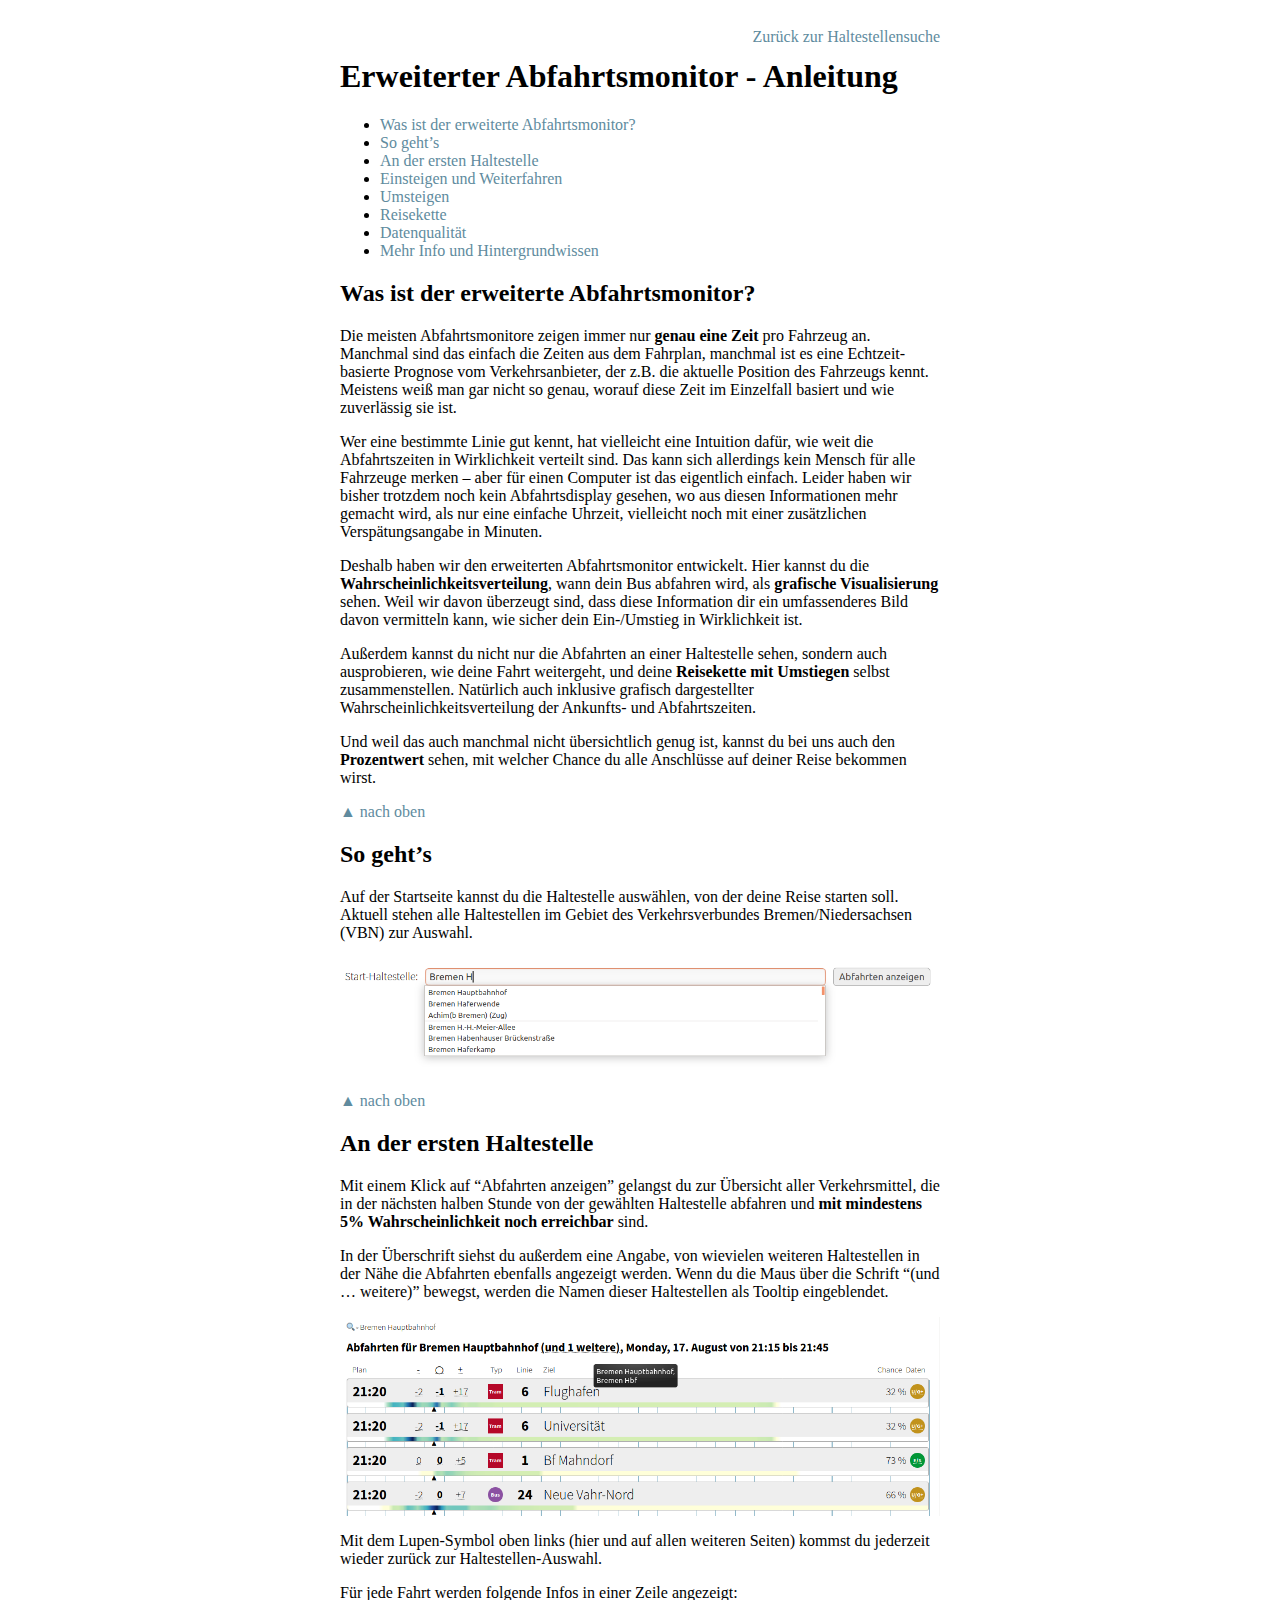
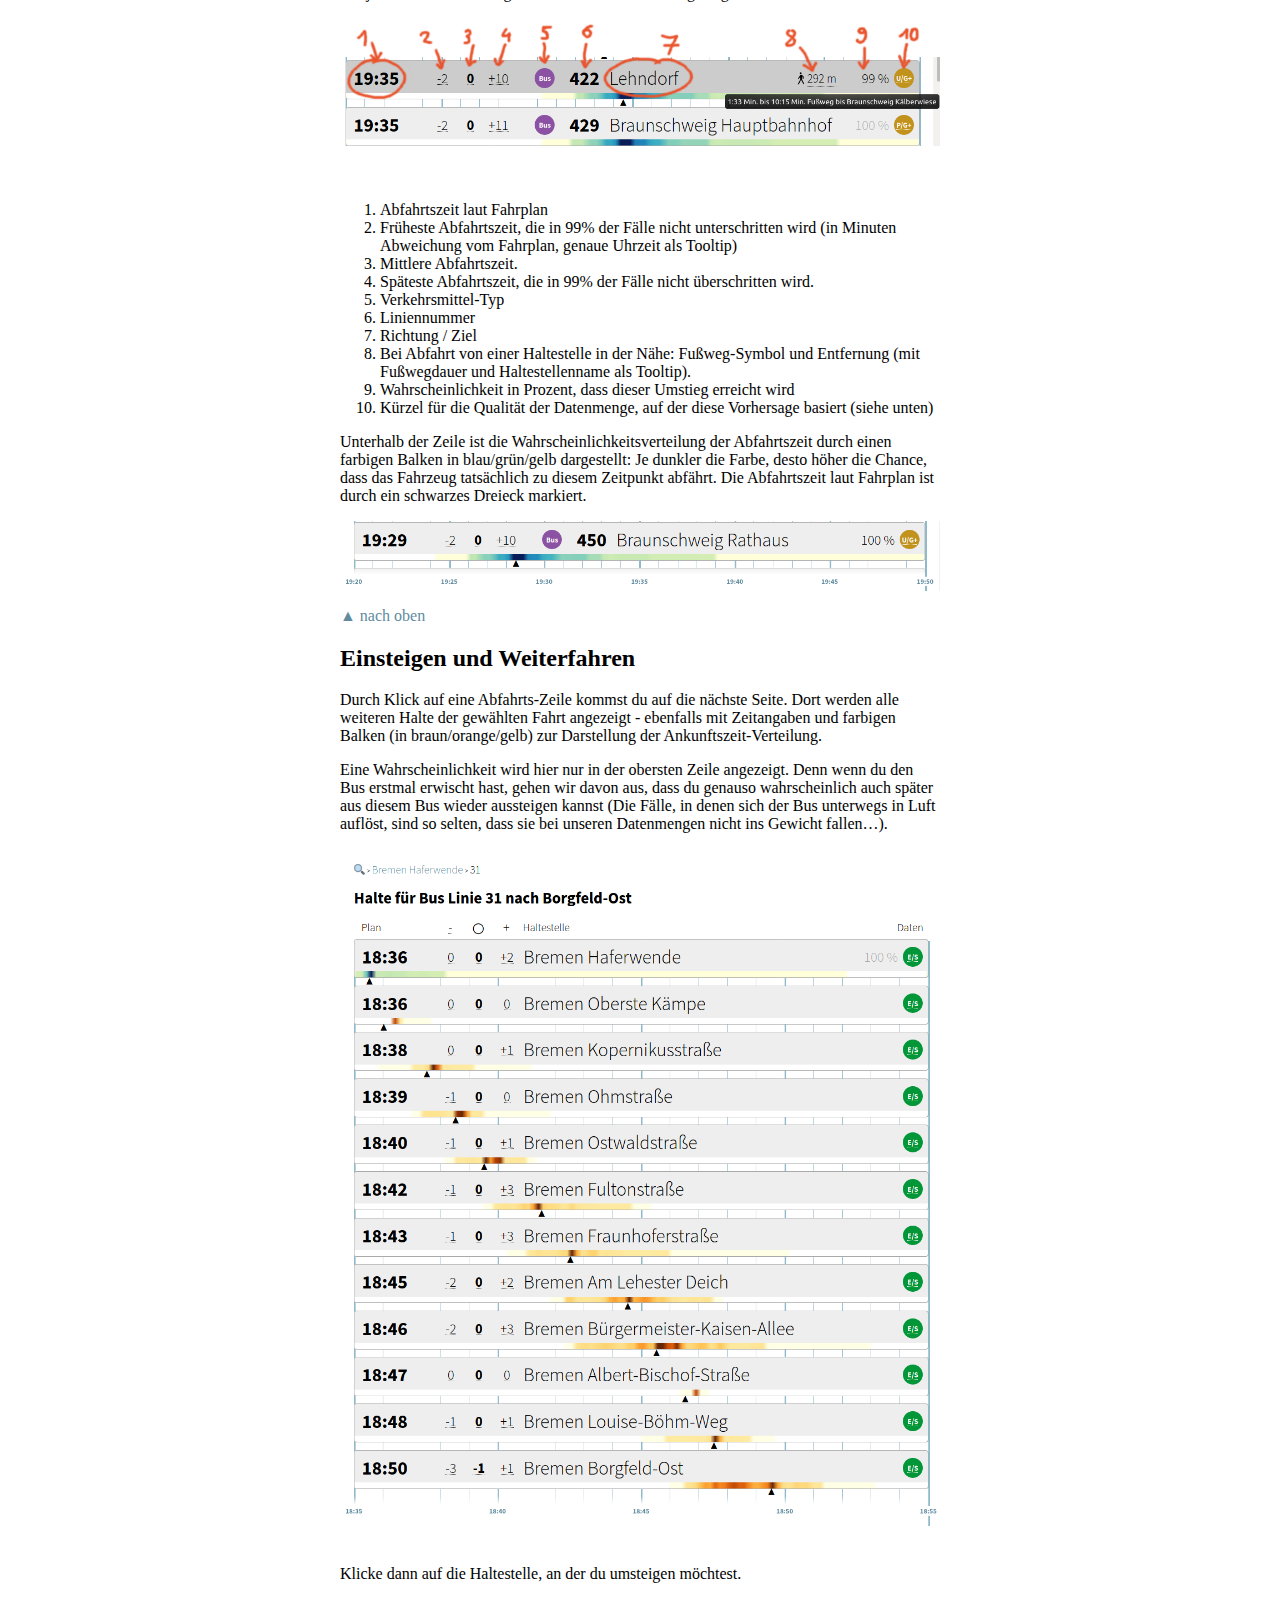
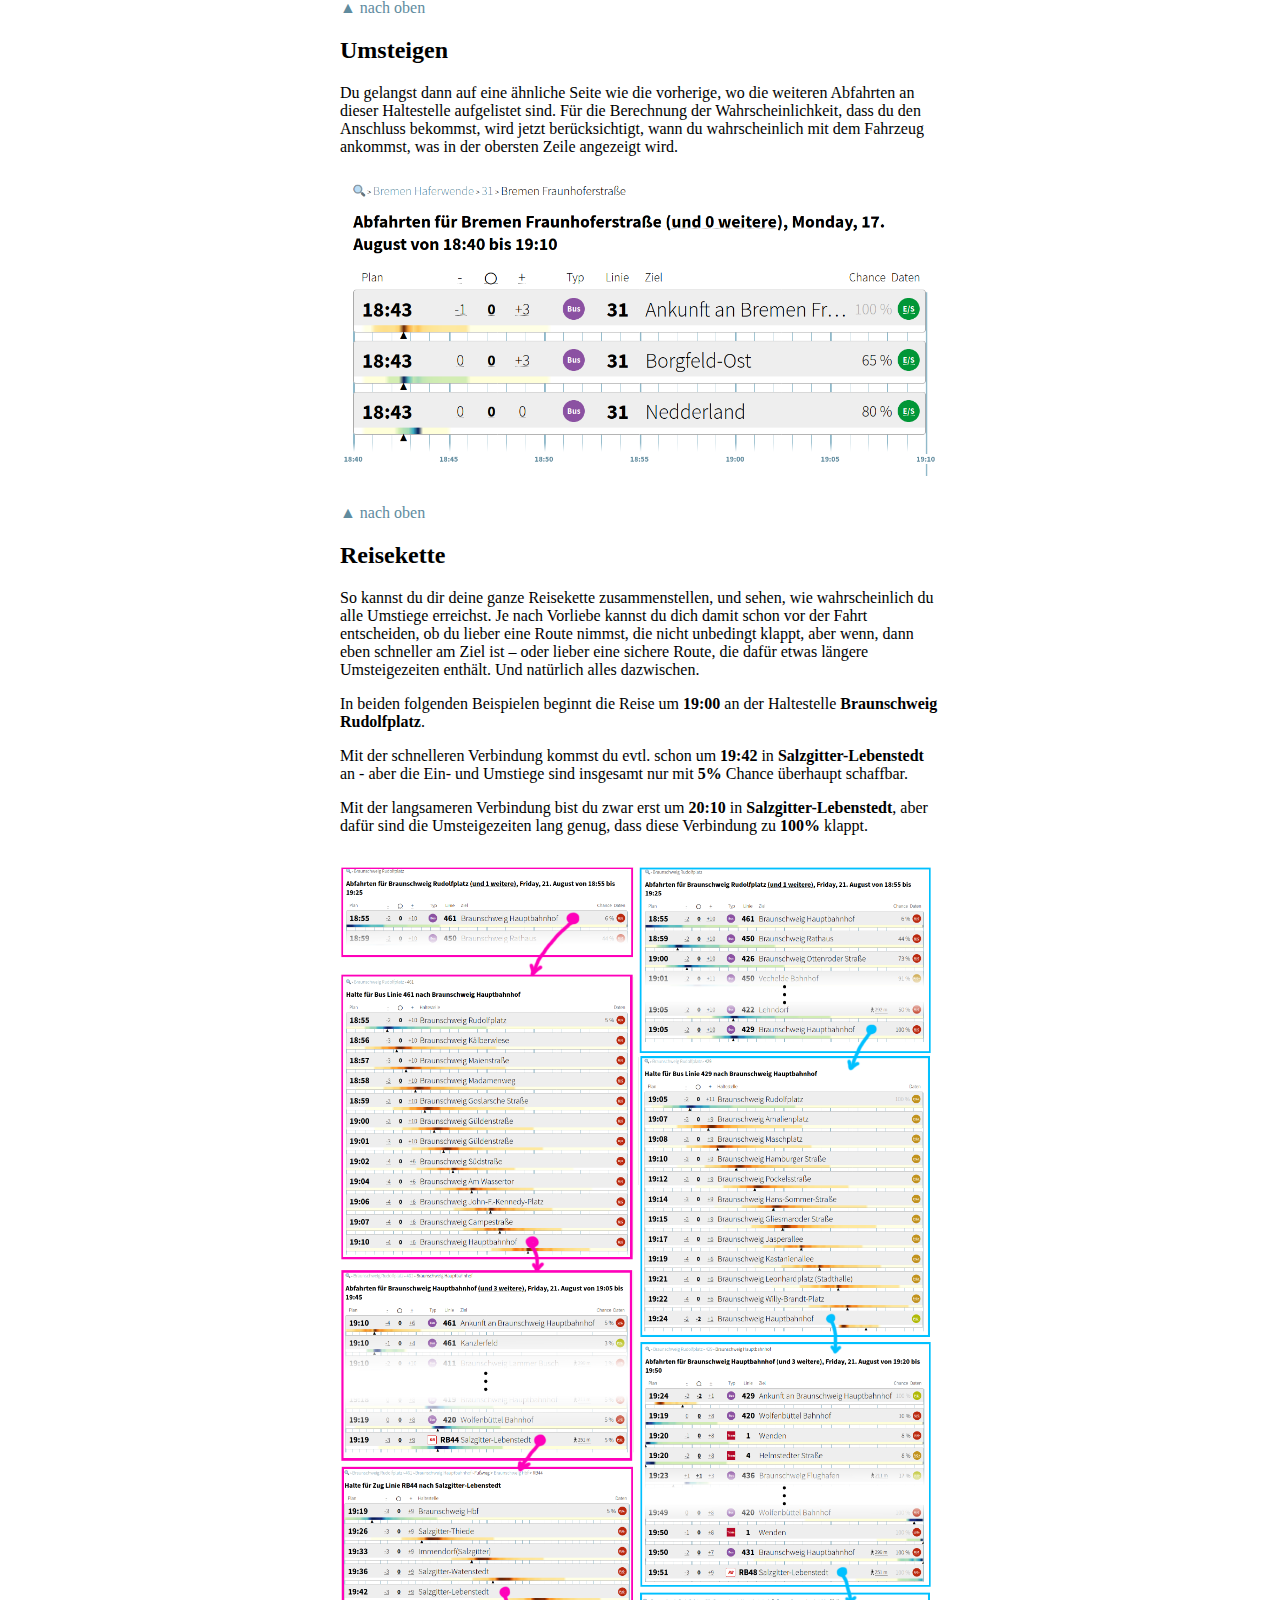
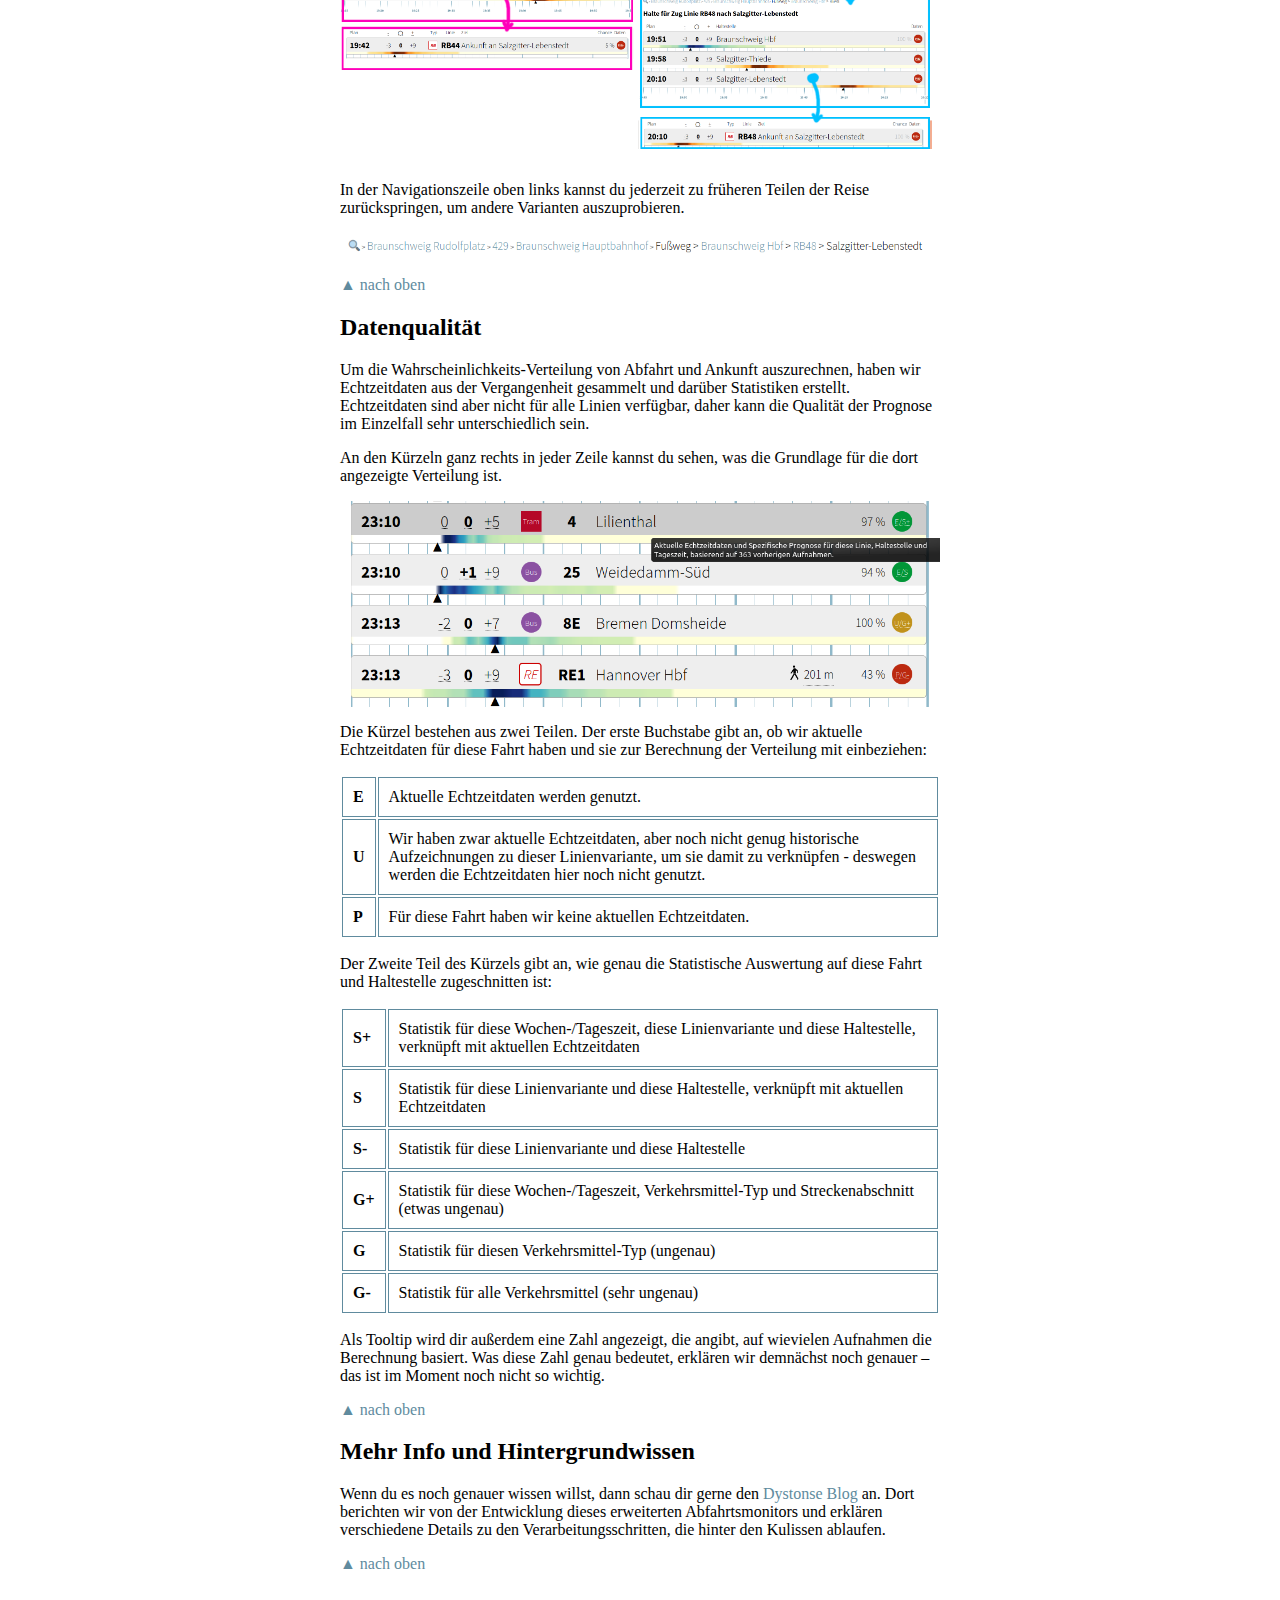
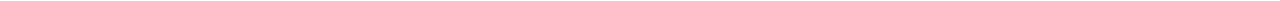
==== web-assets/help/index.html @ 9f653918 "static help page for monitor" ====
<html>

<head>

  <meta name=viewport content="width=device-width, initial-scale=1">
  <meta charset="utf-8">

  <link rel="apple-touch-icon" sizes="180x180" href="/favicons/apple-touch-icon.png">
  <link rel="icon" type="image/png" sizes="32x32" href="/favicons/favicon-32x32.png">
  <link rel="icon" type="image/png" sizes="16x16" href="/favicons/favicon-16x16.png">
  <link rel="manifest" href="/favicons/site.webmanifest">
  <link rel="mask-icon" href="/favicons/safari-pinned-tab.svg" color="#5bbad5">
  <meta name="msapplication-TileColor" content="#00aba9">
  <meta name="theme-color" content="#ffffff">

<style>
@font-face {
    font-family: SourceSansPro;
    src: url(/fonts/SourceSansPro-Regular.ttf);
    font-weight:400;
  }

@font-face {
    font-family: SourceSansPro;
    src: url(/fonts/SourceSansPro-Bold.ttf);
    font-weight: 700;
  }

@font-face {
    font-family: SourceSansPro;
    src: url(/fonts/SourceSansPro-Light.ttf);
    font-weight: 200;
  }

body {
  color: #000;
  background-color: #fff;
  padding: 20px;
  font-family: "SourceSansPro";
  font-weight: normal;
}

.content {
  max-width: 600px;
  margin: auto;
  position: relative;
}

.content img {
  width: 100%;
  max-width: 600px;
}

a.navi {
  display: block;
  position: absolute;
  right: 0;
}

h1 {
  padding-top: 30px;
}

a:link, a:visited {
  text-decoration: none;
  color:  #608b9e;
}

a:hover {
  text-decoration: underline;
  color:  #608b9e;
}

td {
  border: solid 1px;
  border-color: #608b9e;
  padding: 10px;
}

p.images {
  display: inline-block;
}

.content .dystonse-image {
  display: inline-block;
  vertical-align: top;
  width: 49%;
}

@media (max-width: 844px) {

  .content {
    margin: auto;
  }
  
}

@media (max-width: 650px) {
  .content img {
    margin: auto;
  }

  .content .dystonse-image {
    width: 100%;
  }
  
}


</style>

</head>

<body>

<div class="content"> 
  <a name="top"></a>
  <a href="/" class="navi">Zurück zur Haltestellensuche</a>
  <h1>Erweiterter Abfahrtsmonitor - Anleitung</h1>
</div>

<div class="content">
  <ul>
    <li><a href="/help/#was-ist-der-erweiterte-abfahrtsmonitor">Was ist der erweiterte Abfahrtsmonitor?</a></li>
    <li><a href="/help/#so-gehts">So geht’s</a></li>
    <li><a href="/help/#an-der-ersten-haltestelle">An der ersten Haltestelle</a></li>
    <li><a href="/help/#einsteigen-und-weiterfahren">Einsteigen und Weiterfahren</a></li>
    <li><a href="/help/#umsteigen">Umsteigen</a></li>
    <li><a href="/help/#reisekette">Reisekette</a></li>
    <li><a href="/help/#datenqualität">Datenqualität</a></li>
    <li><a href="/help/#mehr-info">Mehr Info und Hintergrundwissen</a></li>
  </ul>
</div>

<div class="content">

<h2 id="was-ist-der-erweiterte-abfahrtsmonitor"><a name="was-ist-der-erweiterte-abfahrtsmonitor"></a>Was ist der erweiterte Abfahrtsmonitor?</h2>

<p>Die meisten Abfahrtsmonitore zeigen immer nur <strong>genau eine Zeit</strong> pro Fahrzeug an. Manchmal sind das einfach die Zeiten aus dem Fahrplan, manchmal ist es eine Echtzeit-basierte Prognose vom Verkehrsanbieter, der z.B. die aktuelle Position des Fahrzeugs kennt. Meistens weiß man gar nicht so genau, worauf diese Zeit im Einzelfall basiert und wie zuverlässig sie ist.</p>

<p>Wer eine bestimmte Linie gut kennt, hat vielleicht eine Intuition dafür, wie weit die Abfahrtszeiten in Wirklichkeit verteilt sind. Das kann sich allerdings kein Mensch für alle Fahrzeuge merken – aber für einen Computer ist das eigentlich einfach. Leider haben wir bisher trotzdem noch kein Abfahrtsdisplay gesehen, wo aus diesen Informationen mehr gemacht wird, als nur eine einfache Uhrzeit, vielleicht noch mit einer zusätzlichen Verspätungsangabe in Minuten.</p>

<p>Deshalb haben wir den erweiterten Abfahrtsmonitor entwickelt. Hier kannst du die <strong>Wahrscheinlichkeitsverteilung</strong>, wann dein Bus abfahren wird, als <strong>grafische Visualisierung</strong> sehen. Weil wir davon überzeugt sind, dass diese Information dir ein umfassenderes Bild davon vermitteln kann, wie sicher dein Ein-/Umstieg in Wirklichkeit ist.</p>

<p>Außerdem kannst du nicht nur die Abfahrten an einer Haltestelle sehen, sondern auch ausprobieren, wie deine Fahrt weitergeht, und deine <strong>Reisekette mit Umstiegen</strong> selbst zusammenstellen. Natürlich auch inklusive grafisch dargestellter Wahrscheinlichkeitsverteilung der Ankunfts- und Abfahrtszeiten.</p>

<p>Und weil das auch manchmal nicht übersichtlich genug ist, kannst du bei uns auch den <strong>Prozentwert</strong> sehen, mit welcher Chance du alle Anschlüsse auf deiner Reise bekommen wirst.</p>

<p class="up"><a href="/help/#top">▲ nach oben</a></p>

<h2 id="so-gehts"><a name="so-gehts"></a>So geht’s</h2>

<p>Auf der Startseite kannst du die Haltestelle auswählen, von der deine Reise starten soll. Aktuell stehen alle Haltestellen im Gebiet des Verkehrsverbundes Bremen/Niedersachsen (VBN) zur Auswahl.</p>

<img src="images/haltestellenauswahl.png" alt="Screenshot von der Startseite mit Haltestellen-Auswahlmenü und &quot;Abfahrten anzeigen&quot;-Button" />

<p class="up"><a href="/help/#top">▲ nach oben</a></p>
<h2 id="an-der-ersten-haltestelle"><a name="an-der-ersten-haltestelle"></a>An der ersten Haltestelle</h2>

<p>Mit einem Klick auf “Abfahrten anzeigen” gelangst du zur Übersicht aller Verkehrsmittel, die in der nächsten halben Stunde von der gewählten Haltestelle abfahren und <strong>mit mindestens 5% Wahrscheinlichkeit noch erreichbar</strong> sind.</p>

<p>In der Überschrift siehst du außerdem eine Angabe, von wievielen weiteren Haltestellen in der Nähe die Abfahrten ebenfalls angezeigt werden. Wenn du die Maus über die Schrift “(und … weitere)” bewegst, werden die Namen dieser Haltestellen als Tooltip eingeblendet.</p>

<p><img src="images/abfahrten-bremen-hauptbahnhof-mit-tooltip.png" alt="Screenshot der Abfahrtsseite für Bremen Hauptbahnhof (mit Tooltip inkl. &quot;Bremen Hbf&quot;)" /></p>

<p>Mit dem Lupen-Symbol oben links (hier und auf allen weiteren Seiten) kommst du jederzeit wieder zurück zur Haltestellen-Auswahl.</p>

<p>Für jede Fahrt werden folgende Infos in einer Zeile angezeigt:</p>

<p><img src="images/abfahrt-zeile-mit-markierungen.png" alt="Screenshot einer Zeile mit Markierungen 1 bis 10" /></p>

<ol>
  <li>Abfahrtszeit laut Fahrplan</li>
  <li>Früheste Abfahrtszeit, die in 99% der Fälle nicht unterschritten wird (in Minuten Abweichung vom Fahrplan, genaue Uhrzeit als Tooltip)</li>
  <li>Mittlere Abfahrtszeit.</li>
  <li>Späteste Abfahrtszeit, die in 99% der Fälle nicht überschritten wird.</li>
  <li>Verkehrsmittel-Typ</li>
  <li>Liniennummer</li>
  <li>Richtung / Ziel</li>
  <li>Bei Abfahrt von einer Haltestelle in der Nähe: Fußweg-Symbol und Entfernung (mit Fußwegdauer und Haltestellenname als Tooltip).</li>
  <li>Wahrscheinlichkeit in Prozent, dass dieser Umstieg erreicht wird</li>
  <li>Kürzel für die Qualität der Datenmenge, auf der diese Vorhersage basiert (siehe unten)</li>
</ol>

<p>Unterhalb der Zeile ist die Wahrscheinlichkeitsverteilung der Abfahrtszeit durch einen farbigen Balken in blau/grün/gelb dargestellt: Je dunkler die Farbe, desto höher die Chance, dass das Fahrzeug tatsächlich zu diesem Zeitpunkt abfährt. Die Abfahrtszeit laut Fahrplan ist durch ein schwarzes Dreieck markiert.</p>

<p><img src="images/abfahrt-farbbalken-mit-dreieck.png" alt="Screenshot einer Zeile mit blau-grün-gelbem Balken und Zeitskala" /></p>

<p class="up"><a href="/help/#top">▲ nach oben</a></p>
<h2 id="einsteigen-und-weiterfahren"><a name="einsteigen-und-weiterfahren"></a>Einsteigen und Weiterfahren</h2>

<p>Durch Klick auf eine Abfahrts-Zeile kommst du auf die nächste Seite. Dort werden alle weiteren Halte der gewählten Fahrt angezeigt - ebenfalls mit Zeitangaben und farbigen Balken (in braun/orange/gelb) zur Darstellung der Ankunftszeit-Verteilung.</p>

<p>Eine Wahrscheinlichkeit wird hier nur in der obersten Zeile angezeigt. Denn wenn du den Bus erstmal erwischt hast, gehen wir davon aus, dass du genauso wahrscheinlich auch später aus diesem Bus wieder aussteigen kannst (Die Fälle, in denen sich der Bus unterwegs in Luft auflöst, sind so selten, dass sie bei unseren Datenmengen nicht ins Gewicht fallen…).</p>

<p><img src="images/busfahrt-seite.png" alt="Screenshot einer Busfahrt-Seite" /></p>

<p>Klicke dann auf die Haltestelle, an der du umsteigen möchtest.</p>

<p class="up"><a href="/help/#top">▲ nach oben</a></p>
<h2 id="umsteigen"><a name="umsteigen"></a>Umsteigen</h2>

<p>Du gelangst dann auf eine ähnliche Seite wie die vorherige, wo die weiteren Abfahrten an dieser Haltestelle aufgelistet sind. Für die Berechnung der Wahrscheinlichkeit, dass du den Anschluss bekommst, wird jetzt berücksichtigt, wann du wahrscheinlich mit dem Fahrzeug ankommst, was in der obersten Zeile angezeigt wird.</p>

<p><img src="images/abfahrten-mit-ankunft-per-bus.png" alt="Screenshot einer Abfahrtsseite mit Ankunft per Bus" /></p>

<p class="up"><a href="/help/#top">▲ nach oben</a></p>
<h2 id="reisekette"><a name="reisekette"></a>Reisekette</h2>

<p>So kannst du dir deine ganze Reisekette zusammenstellen, und sehen, wie wahrscheinlich du alle Umstiege erreichst. Je nach Vorliebe kannst du dich damit schon vor der Fahrt entscheiden, ob du lieber eine Route nimmst, die nicht unbedingt klappt, aber wenn, dann eben schneller am Ziel ist – oder lieber eine sichere Route, die dafür etwas längere Umsteigezeiten enthält. Und natürlich alles dazwischen.</p>

<p>In beiden folgenden Beispielen beginnt die Reise um <strong>19:00</strong> an der Haltestelle <strong>Braunschweig Rudolfplatz</strong>.</p>

<p>Mit der schnelleren Verbindung kommst du evtl. schon um <strong>19:42</strong> in <strong>Salzgitter-Lebenstedt</strong> an - aber die Ein- und Umstiege sind insgesamt nur mit <strong>5%</strong> Chance überhaupt schaffbar.</p>

<p>Mit der langsameren Verbindung bist du zwar erst um <strong>20:10</strong> in <strong>Salzgitter-Lebenstedt</strong>, aber dafür sind die Umsteigezeiten lang genug, dass diese Verbindung zu <strong>100%</strong> klappt.</p>

<p class="images">
<a href="images/reisekette_schnell_aber_unwahrscheinlich.png" class="dystonse-image"><img title="Schnelle, aber unsichere Verbindung" src="images/reisekette_schnell_aber_unwahrscheinlich.png" width="49%" /></a>
<a href="images/reisekette_langsam_aber_wahrscheinlich.png" class="dystonse-image"><img title="Langsame, aber sichere Verbindung" src="images/reisekette_langsam_aber_wahrscheinlich.png" width="49%" /></a>
</p>

<p>In der Navigationszeile oben links kannst du jederzeit zu früheren Teilen der Reise zurückspringen, um andere Varianten auszuprobieren.</p>

<p><img src="images/breadcrumbs.png" alt="Screenshot Breadcrumbs-Navigation" /></p>

<p class="up"><a href="/help/#top">▲ nach oben</a></p>
<h2 id="datenqualität"><a name="datenqualität"></a>Datenqualität</h2>

<p>Um die Wahrscheinlichkeits-Verteilung von Abfahrt und Ankunft auszurechnen, haben wir Echtzeitdaten aus der Vergangenheit gesammelt und darüber Statistiken erstellt. Echtzeitdaten sind aber nicht für alle Linien verfügbar, daher kann die Qualität der Prognose im Einzelfall sehr unterschiedlich sein.</p>

<p>An den Kürzeln ganz rechts in jeder Zeile kannst du sehen, was die Grundlage für die dort angezeigte Verteilung ist.</p>

<p><img src="images/symbole-fuer-datenqualitaet-mit-tooltip.png" alt="Screenshot: Verschiedene Daten-Kürzel mit Tooltip" /></p>

<p>Die Kürzel bestehen aus zwei Teilen. Der erste Buchstabe gibt an, ob wir aktuelle Echtzeitdaten für diese Fahrt haben und sie zur Berechnung der Verteilung mit einbeziehen:</p>

<table>
  <tbody>
    <tr>
      <td><strong>E</strong></td>
      <td>Aktuelle Echtzeitdaten werden genutzt.</td>
    </tr>
    <tr>
      <td><strong>U</strong></td>
      <td>Wir haben zwar aktuelle Echtzeitdaten, aber noch nicht genug historische Aufzeichnungen zu dieser Linienvariante, um sie damit zu verknüpfen - deswegen werden die Echtzeitdaten hier noch nicht genutzt.</td>
    </tr>
    <tr>
      <td><strong>P</strong></td>
      <td>Für diese Fahrt haben wir keine aktuellen Echtzeitdaten.</td>
    </tr>
  </tbody>
</table>

<p>Der Zweite Teil des Kürzels gibt an, wie genau die Statistische Auswertung auf diese Fahrt und Haltestelle zugeschnitten ist:</p>

<table>
  <tbody>
    <tr>
      <td><strong>S+</strong></td>
      <td>Statistik für diese Wochen-/Tageszeit, diese Linienvariante und diese Haltestelle, verknüpft mit aktuellen Echtzeitdaten</td>
    </tr>
    <tr>
      <td><strong>S</strong></td>
      <td>Statistik für diese Linienvariante und diese Haltestelle, verknüpft mit aktuellen Echtzeitdaten</td>
    </tr>
    <tr>
      <td><strong>S-</strong></td>
      <td>Statistik für diese Linienvariante und diese Haltestelle</td>
    </tr>
    <tr>
      <td><strong>G+</strong></td>
      <td>Statistik für diese Wochen-/Tageszeit, Verkehrsmittel-Typ und Streckenabschnitt (etwas ungenau)</td>
    </tr>
    <tr>
      <td><strong>G</strong></td>
      <td>Statistik für diesen Verkehrsmittel-Typ (ungenau)</td>
    </tr>
    <tr>
      <td><strong>G-</strong></td>
      <td>Statistik für alle Verkehrsmittel (sehr ungenau)</td>
    </tr>
  </tbody>
</table>

<p>Als Tooltip wird dir außerdem eine Zahl angezeigt, die angibt, auf wievielen Aufnahmen die Berechnung basiert. Was diese Zahl genau bedeutet, erklären wir demnächst noch genauer – das ist im Moment noch nicht so wichtig.</p>

<p class="up"><a href="/help/#top">▲ nach oben</a></p>
<h2 id="mehr-info-und-hintergrundwissen"><a name="mehr-info"></a>Mehr Info und Hintergrundwissen</h2>

<p>Wenn du es noch genauer wissen willst, dann schau dir gerne den <a href="https://blog.dystonse.org">Dystonse Blog</a> an. Dort berichten wir von der Entwicklung dieses erweiterten Abfahrtsmonitors und erklären verschiedene Details zu den Verarbeitungsschritten, die hinter den Kulissen ablaufen.</p>

<p class="up"><a href="/help/#top">▲ nach oben</a></p>
</div>

</body>
</html>
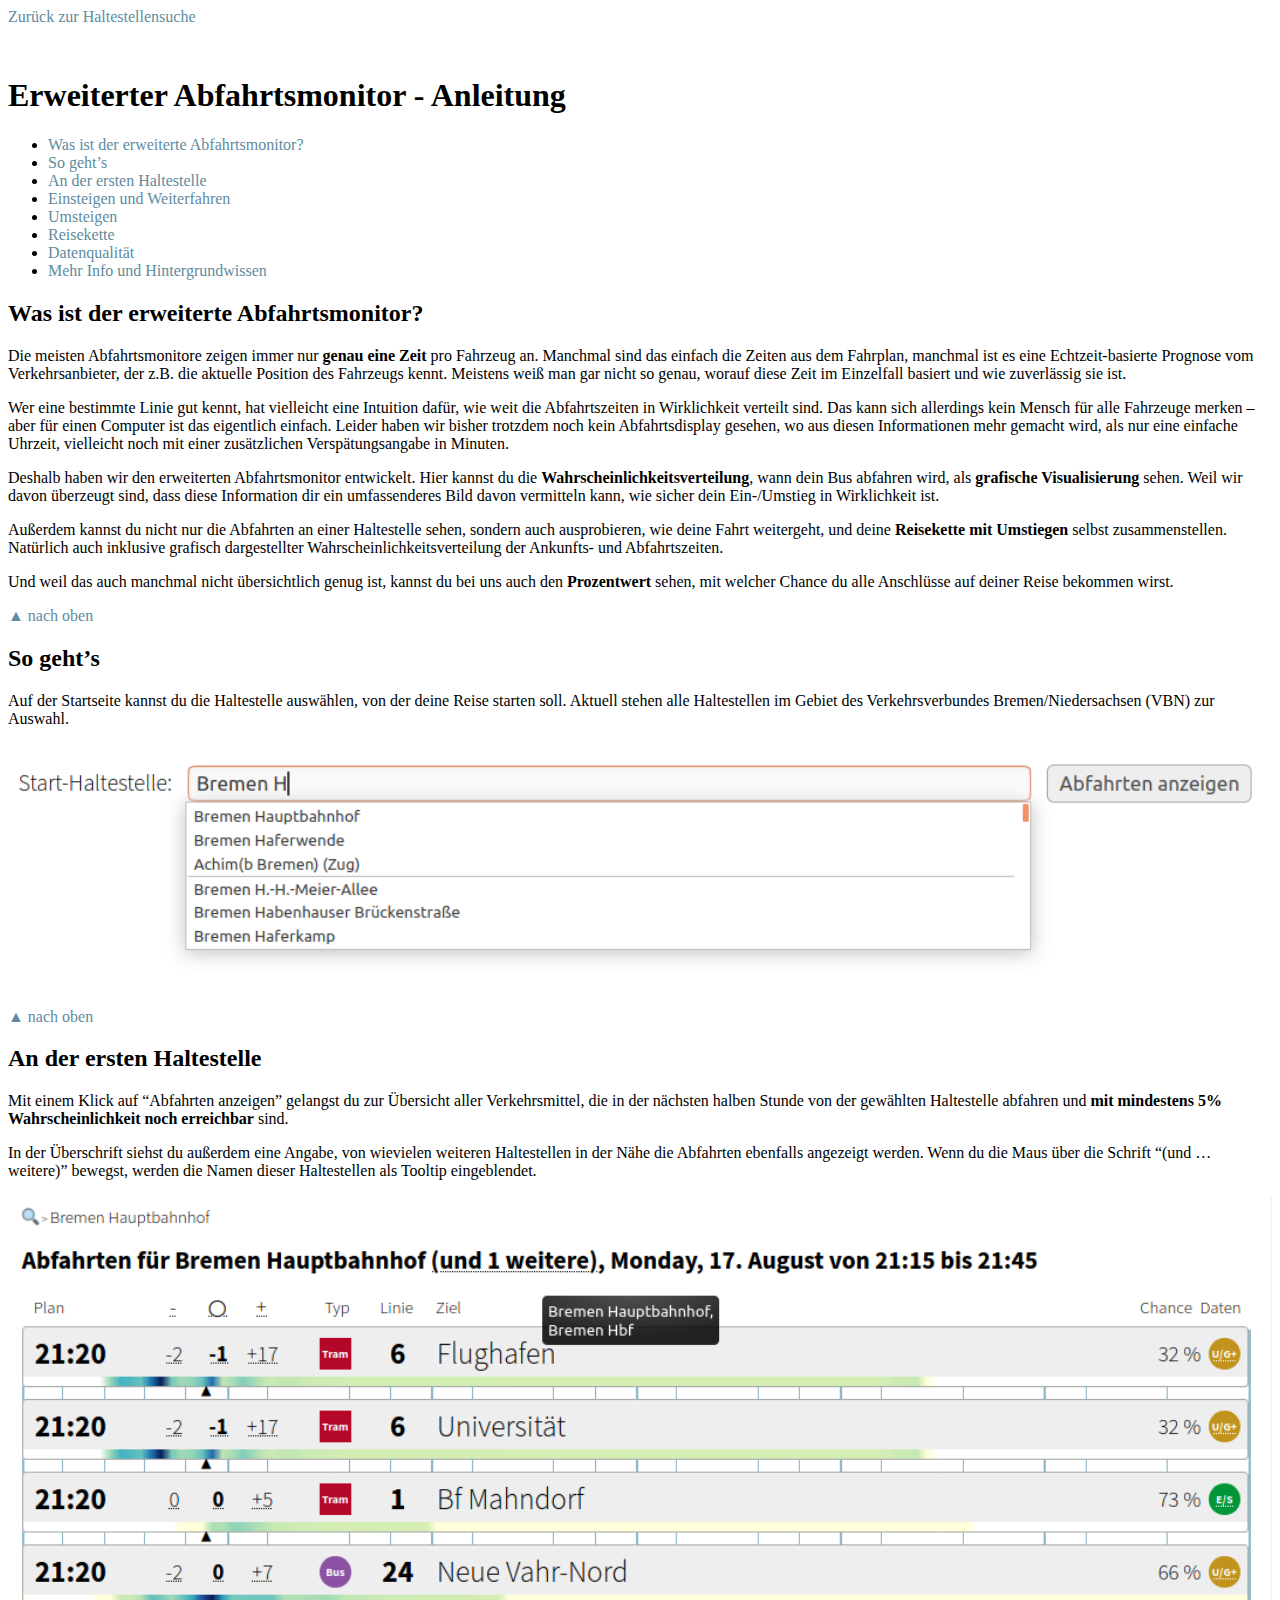
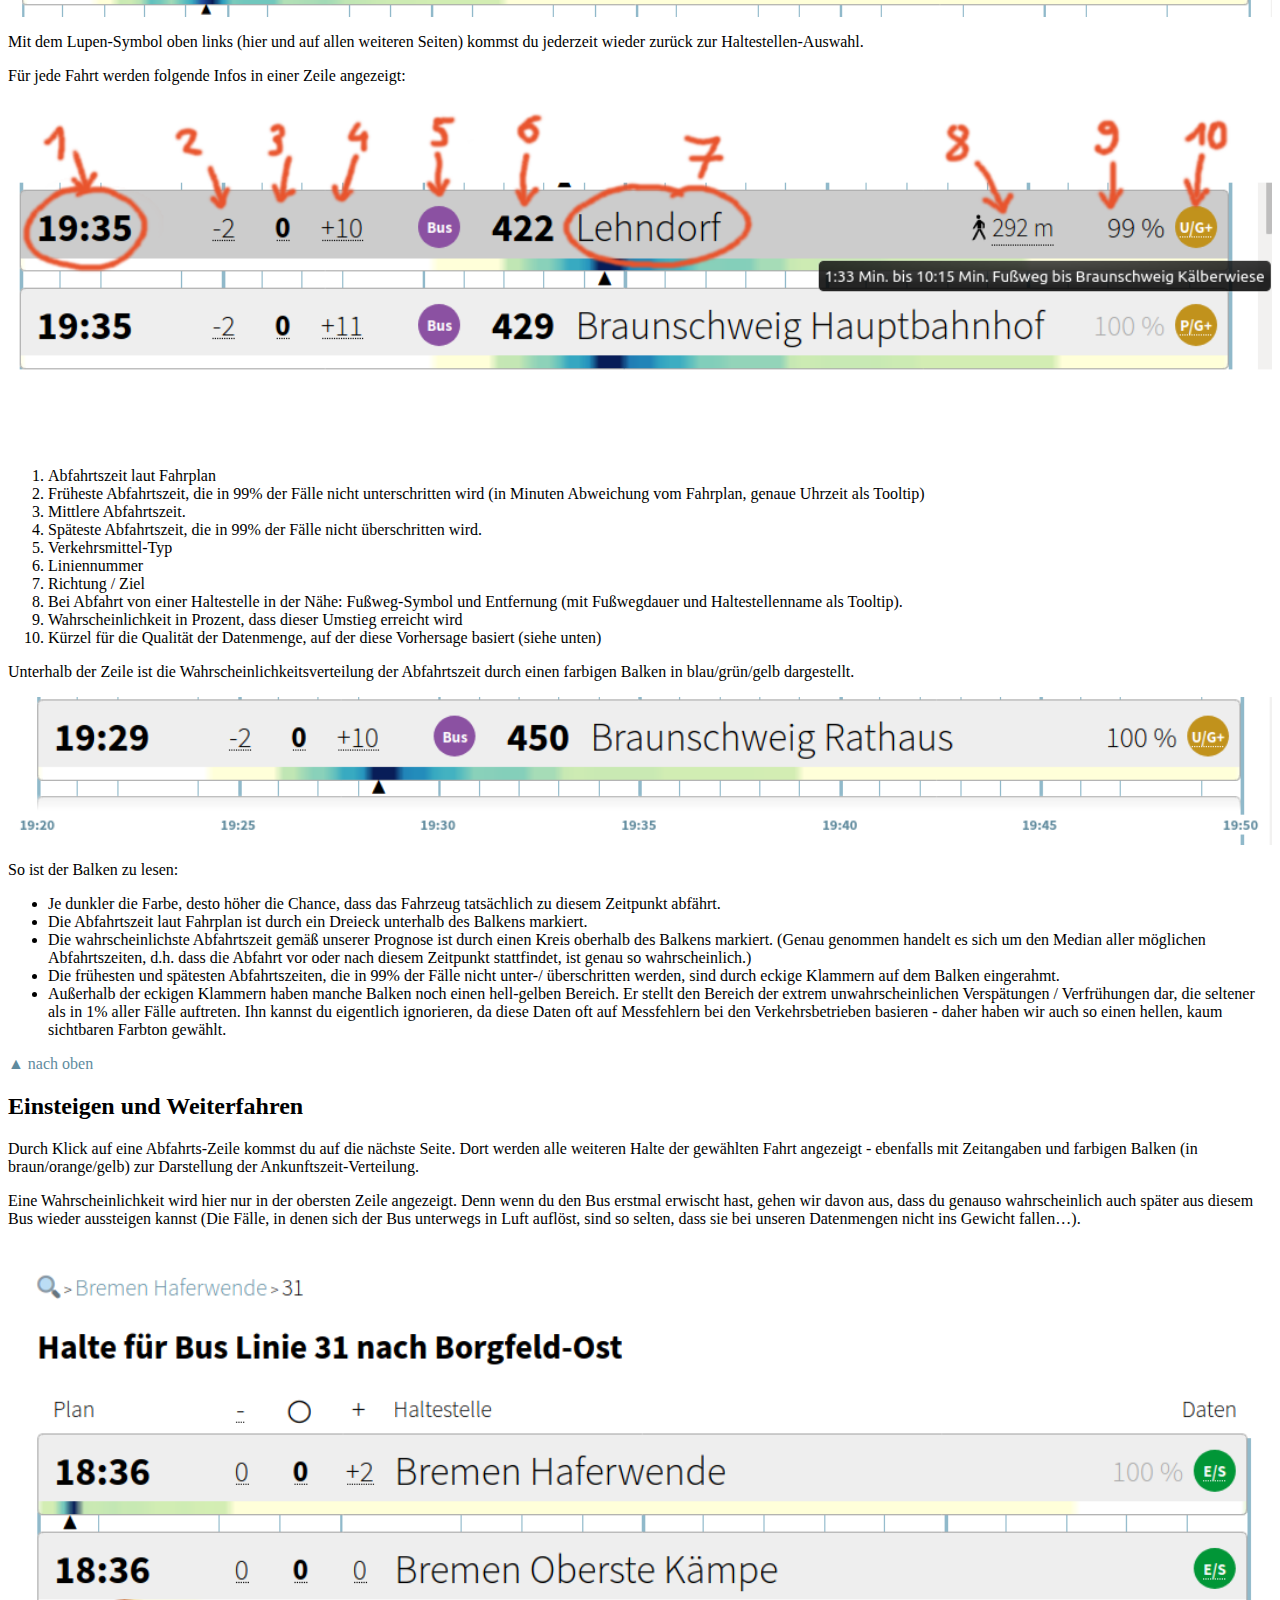
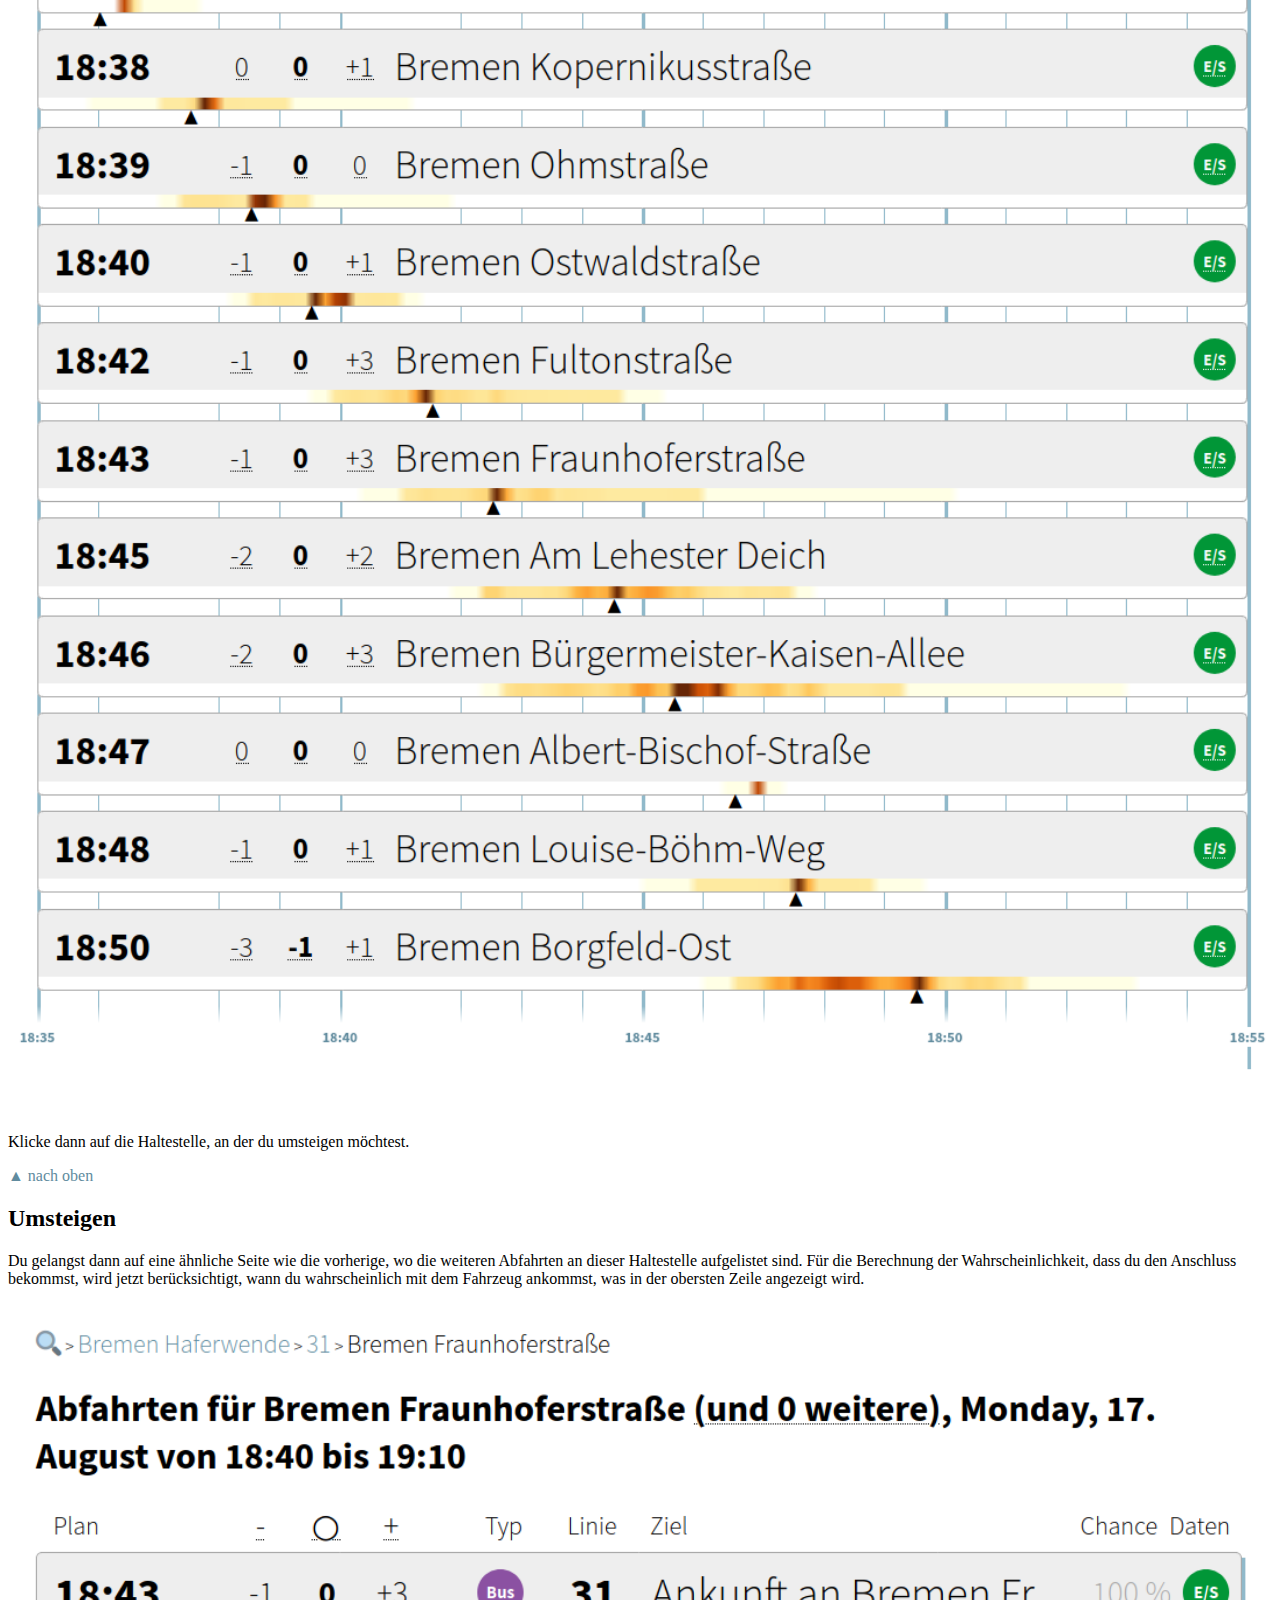
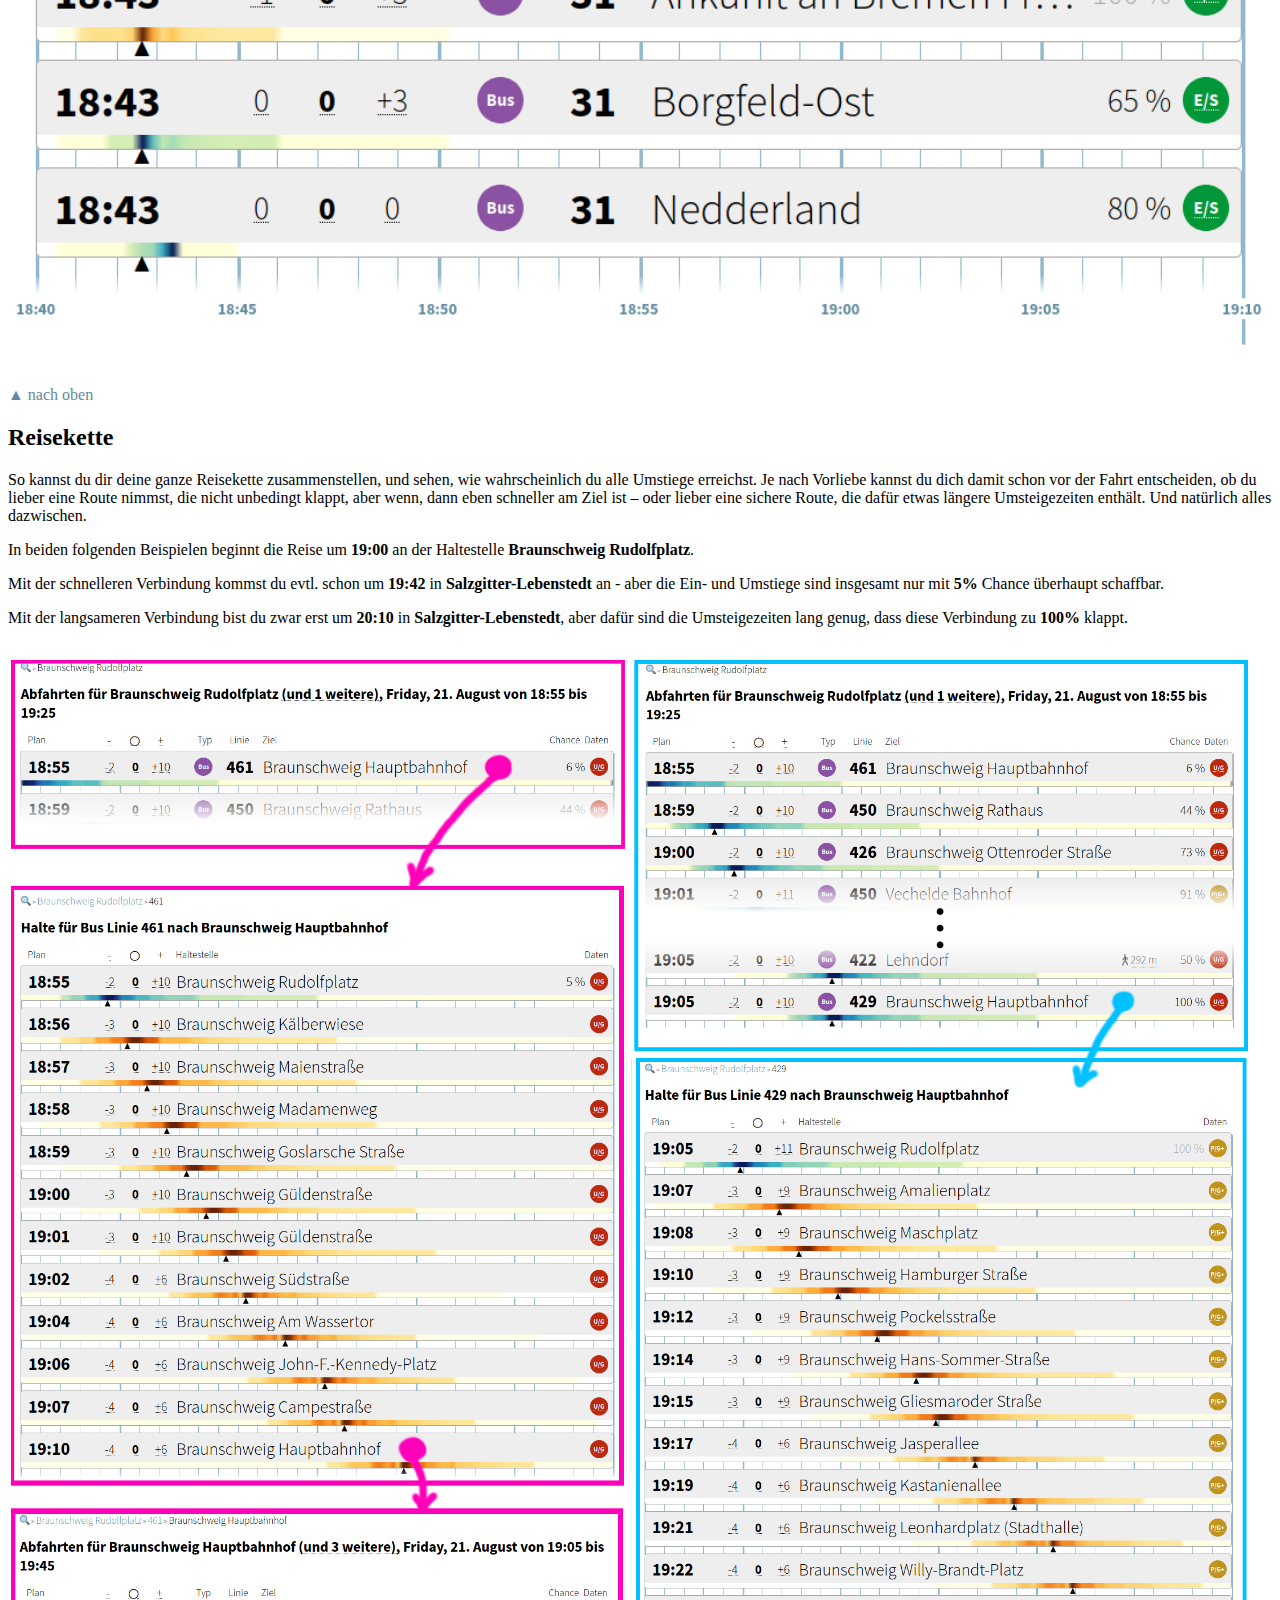
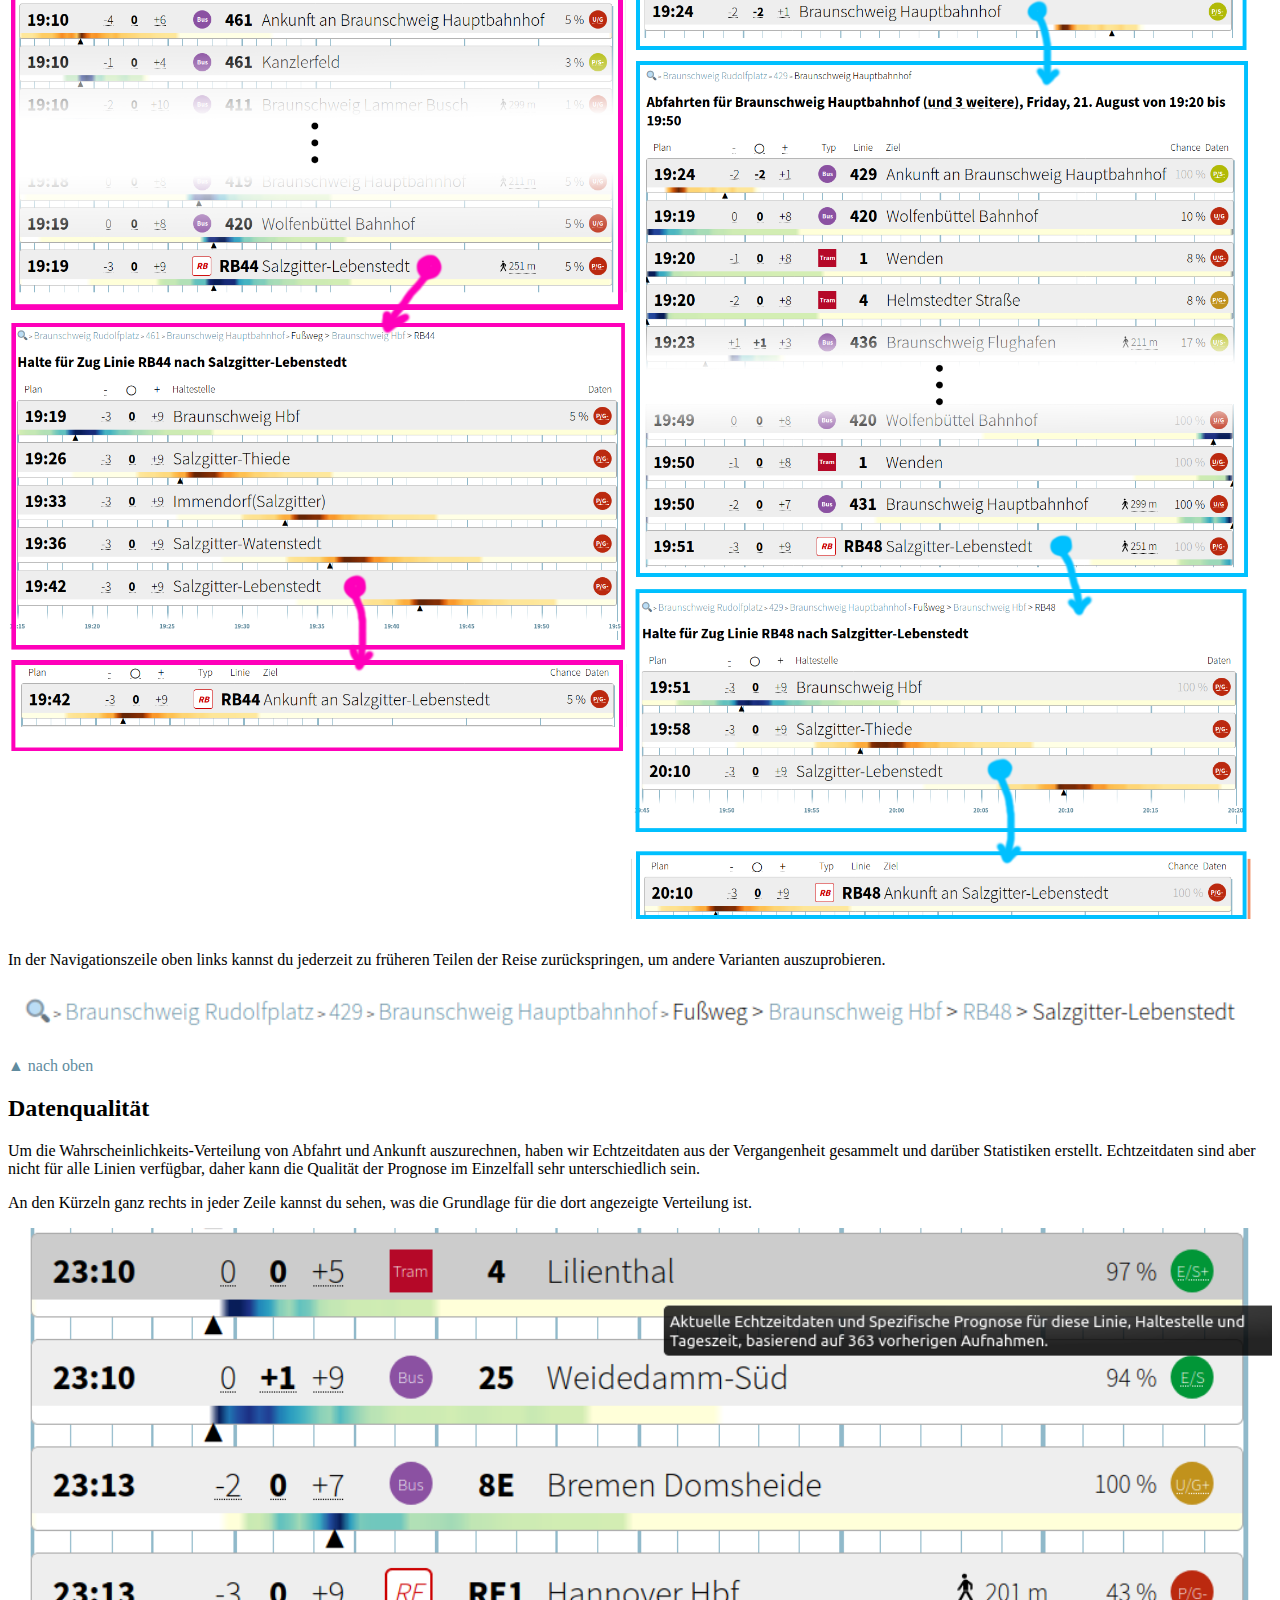
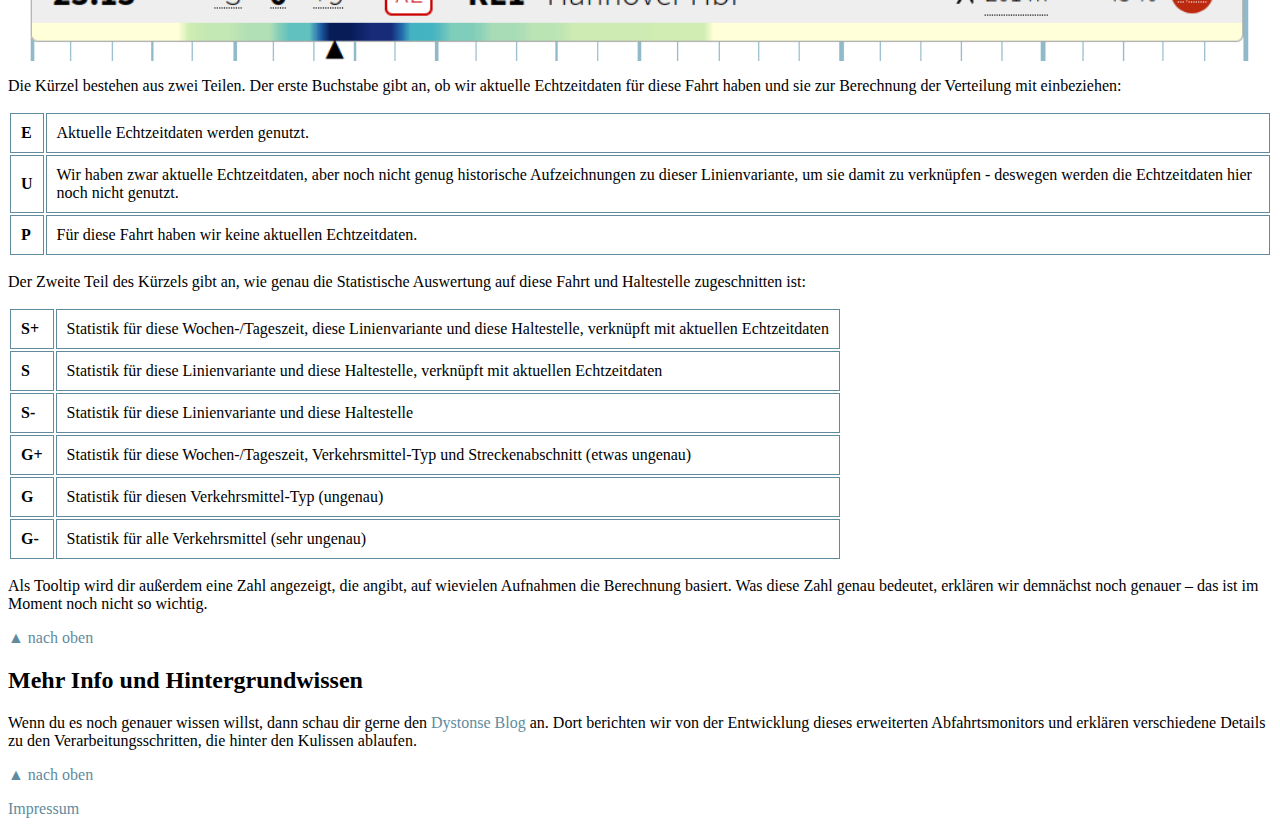
==== commit 706daa95: "Unify design between landing page, search page and help page." ====
--- a/web-assets/help/index.html
+++ b/web-assets/help/index.html
@@ -5,13 +5,16 @@
   <meta name=viewport content="width=device-width, initial-scale=1">
   <meta charset="utf-8">
 
-  <link rel="apple-touch-icon" sizes="180x180" href="/favicons/apple-touch-icon.png">
-  <link rel="icon" type="image/png" sizes="32x32" href="/favicons/favicon-32x32.png">
-  <link rel="icon" type="image/png" sizes="16x16" href="/favicons/favicon-16x16.png">
-  <link rel="manifest" href="/favicons/site.webmanifest">
-  <link rel="mask-icon" href="/favicons/safari-pinned-tab.svg" color="#5bbad5">
+  <link rel="apple-touch-icon" sizes="180x180" href="/favicons/apple-touch-icon.png?v=m2ndzBjkKM">
+  <link rel="icon" type="image/png" sizes="32x32" href="/favicons/favicon-32x32.png?v=m2ndzBjkKM">
+  <link rel="icon" type="image/png" sizes="16x16" href="/favicons/favicon-16x16.png?v=m2ndzBjkKM">
+  <link rel="manifest" href="/favicons/site.webmanifest?v=m2ndzBjkKM">
+  <link rel="mask-icon" href="/favicons/safari-pinned-tab.svg?v=m2ndzBjkKM" color="#5bbad5">
+  <link rel="shortcut icon" href="/favicons/favicon.ico?v=m2ndzBjkKM">
   <meta name="msapplication-TileColor" content="#00aba9">
+  <meta name="msapplication-config" content="/favicons/browserconfig.xml?v=m2ndzBjkKM">
   <meta name="theme-color" content="#ffffff">
+  <link rel="stylesheet" href="/style.css">
 
 <style>
 @font-face {
@@ -32,23 +35,8 @@
     font-weight: 200;
   }
 
-body {
-  color: #000;
-  background-color: #fff;
-  padding: 20px;
-  font-family: "SourceSansPro";
-  font-weight: normal;
-}
-
-.content {
-  max-width: 600px;
-  margin: auto;
-  position: relative;
-}
-
-.content img {
+.headbox img {
   width: 100%;
-  max-width: 600px;
 }
 
 a.navi {
@@ -81,45 +69,41 @@
   display: inline-block;
 }
 
-.content .dystonse-image {
+.headbox .dystonse-image {
   display: inline-block;
   vertical-align: top;
   width: 49%;
 }
 
-@media (max-width: 844px) {
-
-  .content {
+@media (max-width: 800px) {
+  .headbox img {
     margin: auto;
   }
+
+  .headbox .dystonse-image {
+    width: 100%;
+  }
   
 }
 
-@media (max-width: 650px) {
-  .content img {
-    margin: auto;
-  }
-
-  .content .dystonse-image {
-    width: 100%;
-  }
+
+</style>
+
+</head>
+
+<body>
+  <div class="g1"><a href="/" class="boxlink">Zurück zur Haltestellensuche</a></div>
+  <div class="g2"></div>
+  <div class="g3"></div>
+
+  <div class="container">
+      
+      <div class="headbox">
+
+  <a name="top"></a>
   
-}
-
-
-</style>
-
-</head>
-
-<body>
-
-<div class="content"> 
-  <a name="top"></a>
-  <a href="/" class="navi">Zurück zur Haltestellensuche</a>
   <h1>Erweiterter Abfahrtsmonitor - Anleitung</h1>
-</div>
-
-<div class="content">
+
   <ul>
     <li><a href="/help/#was-ist-der-erweiterte-abfahrtsmonitor">Was ist der erweiterte Abfahrtsmonitor?</a></li>
     <li><a href="/help/#so-gehts">So geht’s</a></li>
@@ -130,9 +114,7 @@
     <li><a href="/help/#datenqualität">Datenqualität</a></li>
     <li><a href="/help/#mehr-info">Mehr Info und Hintergrundwissen</a></li>
   </ul>
-</div>
-
-<div class="content">
+
 
 <h2 id="was-ist-der-erweiterte-abfahrtsmonitor"><a name="was-ist-der-erweiterte-abfahrtsmonitor"></a>Was ist der erweiterte Abfahrtsmonitor?</h2>
 
@@ -182,9 +164,20 @@
   <li>Kürzel für die Qualität der Datenmenge, auf der diese Vorhersage basiert (siehe unten)</li>
 </ol>
 
-<p>Unterhalb der Zeile ist die Wahrscheinlichkeitsverteilung der Abfahrtszeit durch einen farbigen Balken in blau/grün/gelb dargestellt: Je dunkler die Farbe, desto höher die Chance, dass das Fahrzeug tatsächlich zu diesem Zeitpunkt abfährt. Die Abfahrtszeit laut Fahrplan ist durch ein schwarzes Dreieck markiert.</p>
+<p>Unterhalb der Zeile ist die Wahrscheinlichkeitsverteilung der Abfahrtszeit durch einen farbigen Balken in blau/grün/gelb dargestellt.</p>
 
 <p><img src="images/abfahrt-farbbalken-mit-dreieck.png" alt="Screenshot einer Zeile mit blau-grün-gelbem Balken und Zeitskala" /></p>
+
+<p>So ist der Balken zu lesen:
+  <ul>
+    <li>Je dunkler die Farbe, desto höher die Chance, dass das Fahrzeug tatsächlich zu diesem Zeitpunkt abfährt.</li>
+    <li>Die Abfahrtszeit laut Fahrplan ist durch ein Dreieck unterhalb des Balkens markiert.</li>
+    <li>Die wahrscheinlichste Abfahrtszeit gemäß unserer Prognose ist durch einen Kreis oberhalb des Balkens markiert. (Genau genommen handelt es sich um den Median aller möglichen Abfahrtszeiten, d.h. dass die Abfahrt vor oder nach diesem Zeitpunkt stattfindet, ist genau so wahrscheinlich.)</li>
+    <li>Die frühesten und spätesten Abfahrtszeiten, die in 99% der Fälle nicht unter-/ überschritten werden, sind durch eckige Klammern auf dem Balken eingerahmt.</li>
+    <li>Außerhalb der eckigen Klammern haben manche Balken noch einen hell-gelben Bereich. Er stellt den Bereich der extrem unwahrscheinlichen Verspätungen / Verfrühungen dar, die seltener als in 1% aller Fälle auftreten. Ihn kannst du eigentlich ignorieren, da diese Daten oft auf Messfehlern bei den Verkehrsbetrieben basieren - daher haben wir auch so einen hellen, kaum sichtbaren Farbton gewählt.</li>
+  </ul>
+</p>
+
 
 <p class="up"><a href="/help/#top">▲ nach oben</a></p>
 <h2 id="einsteigen-und-weiterfahren"><a name="einsteigen-und-weiterfahren"></a>Einsteigen und Weiterfahren</h2>
@@ -291,7 +284,12 @@
 <p>Wenn du es noch genauer wissen willst, dann schau dir gerne den <a href="https://blog.dystonse.org">Dystonse Blog</a> an. Dort berichten wir von der Entwicklung dieses erweiterten Abfahrtsmonitors und erklären verschiedene Details zu den Verarbeitungsschritten, die hinter den Kulissen ablaufen.</p>
 
 <p class="up"><a href="/help/#top">▲ nach oben</a></p>
+
 </div>
-
+</div>
+
+  <div class="footer">
+    <a href="http://blog.dystonse.org/impressum/">Impressum</a> 
+</div>
 </body>
 </html>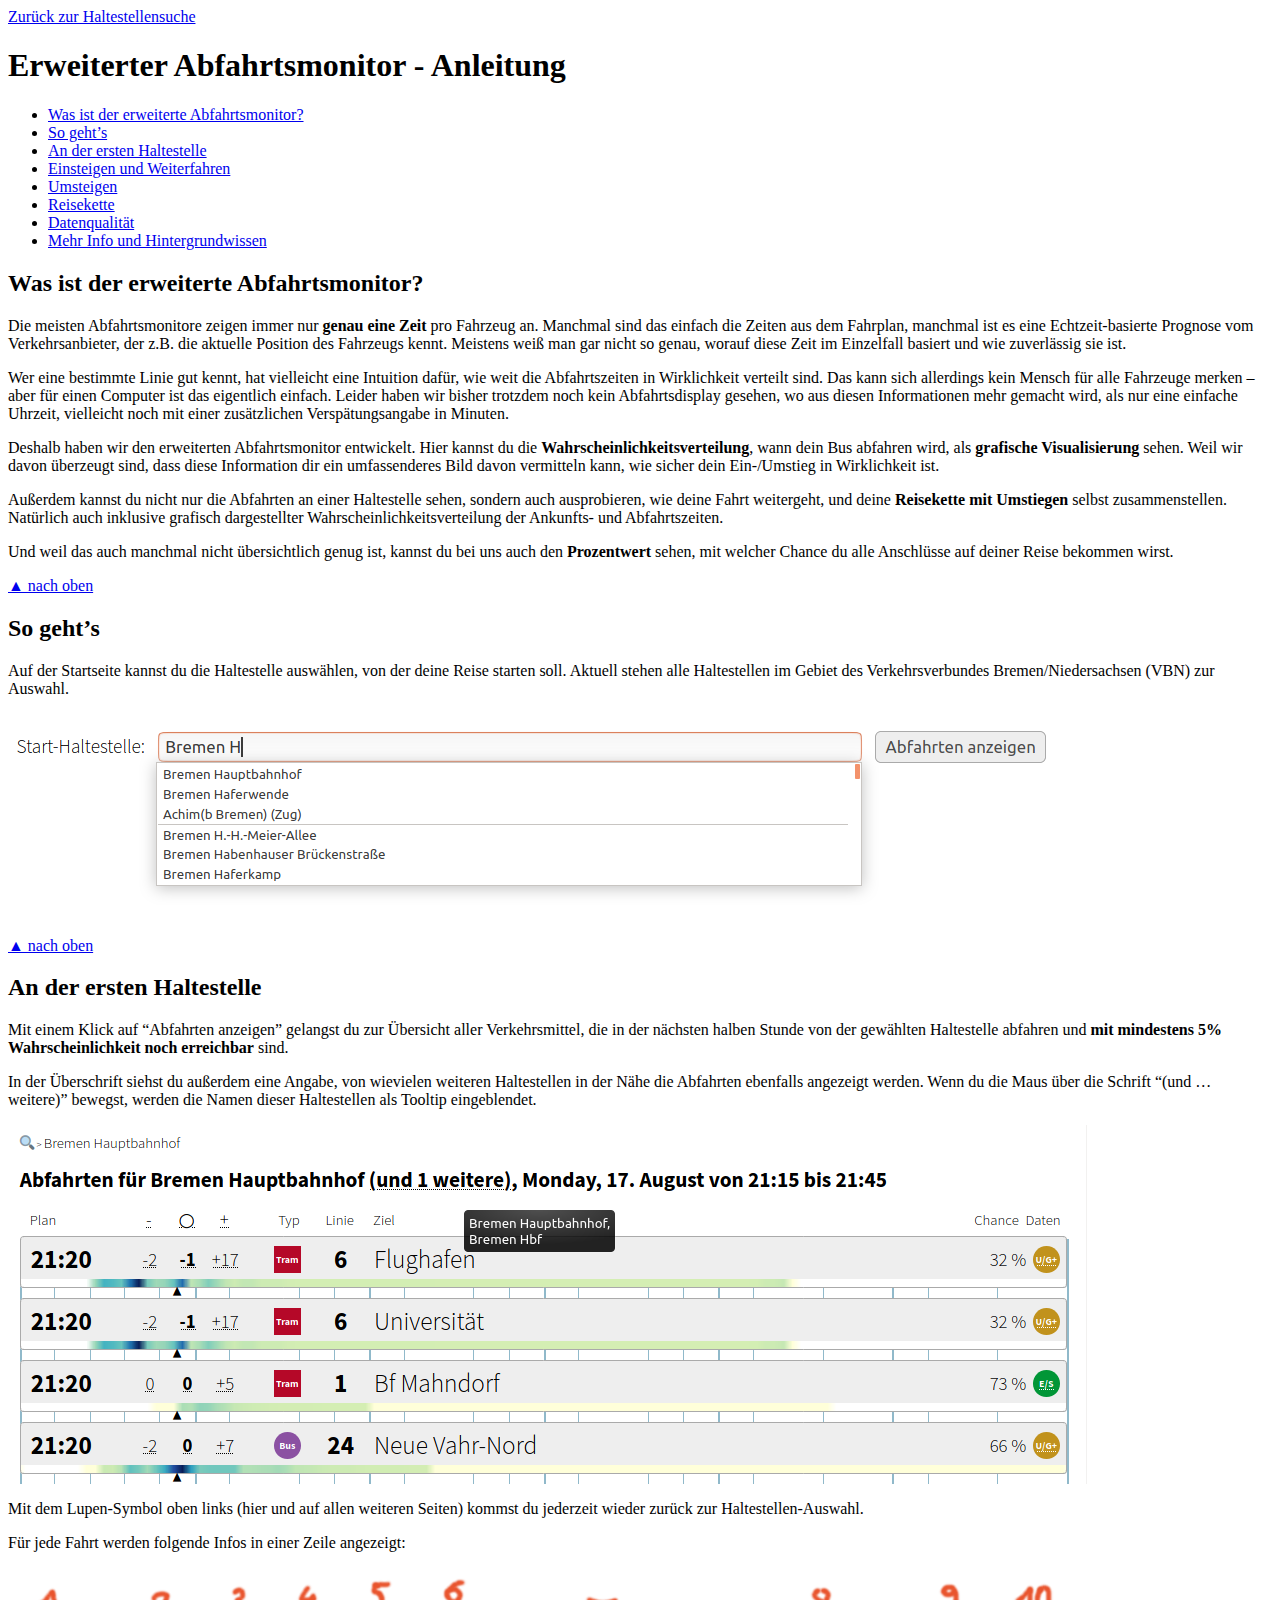
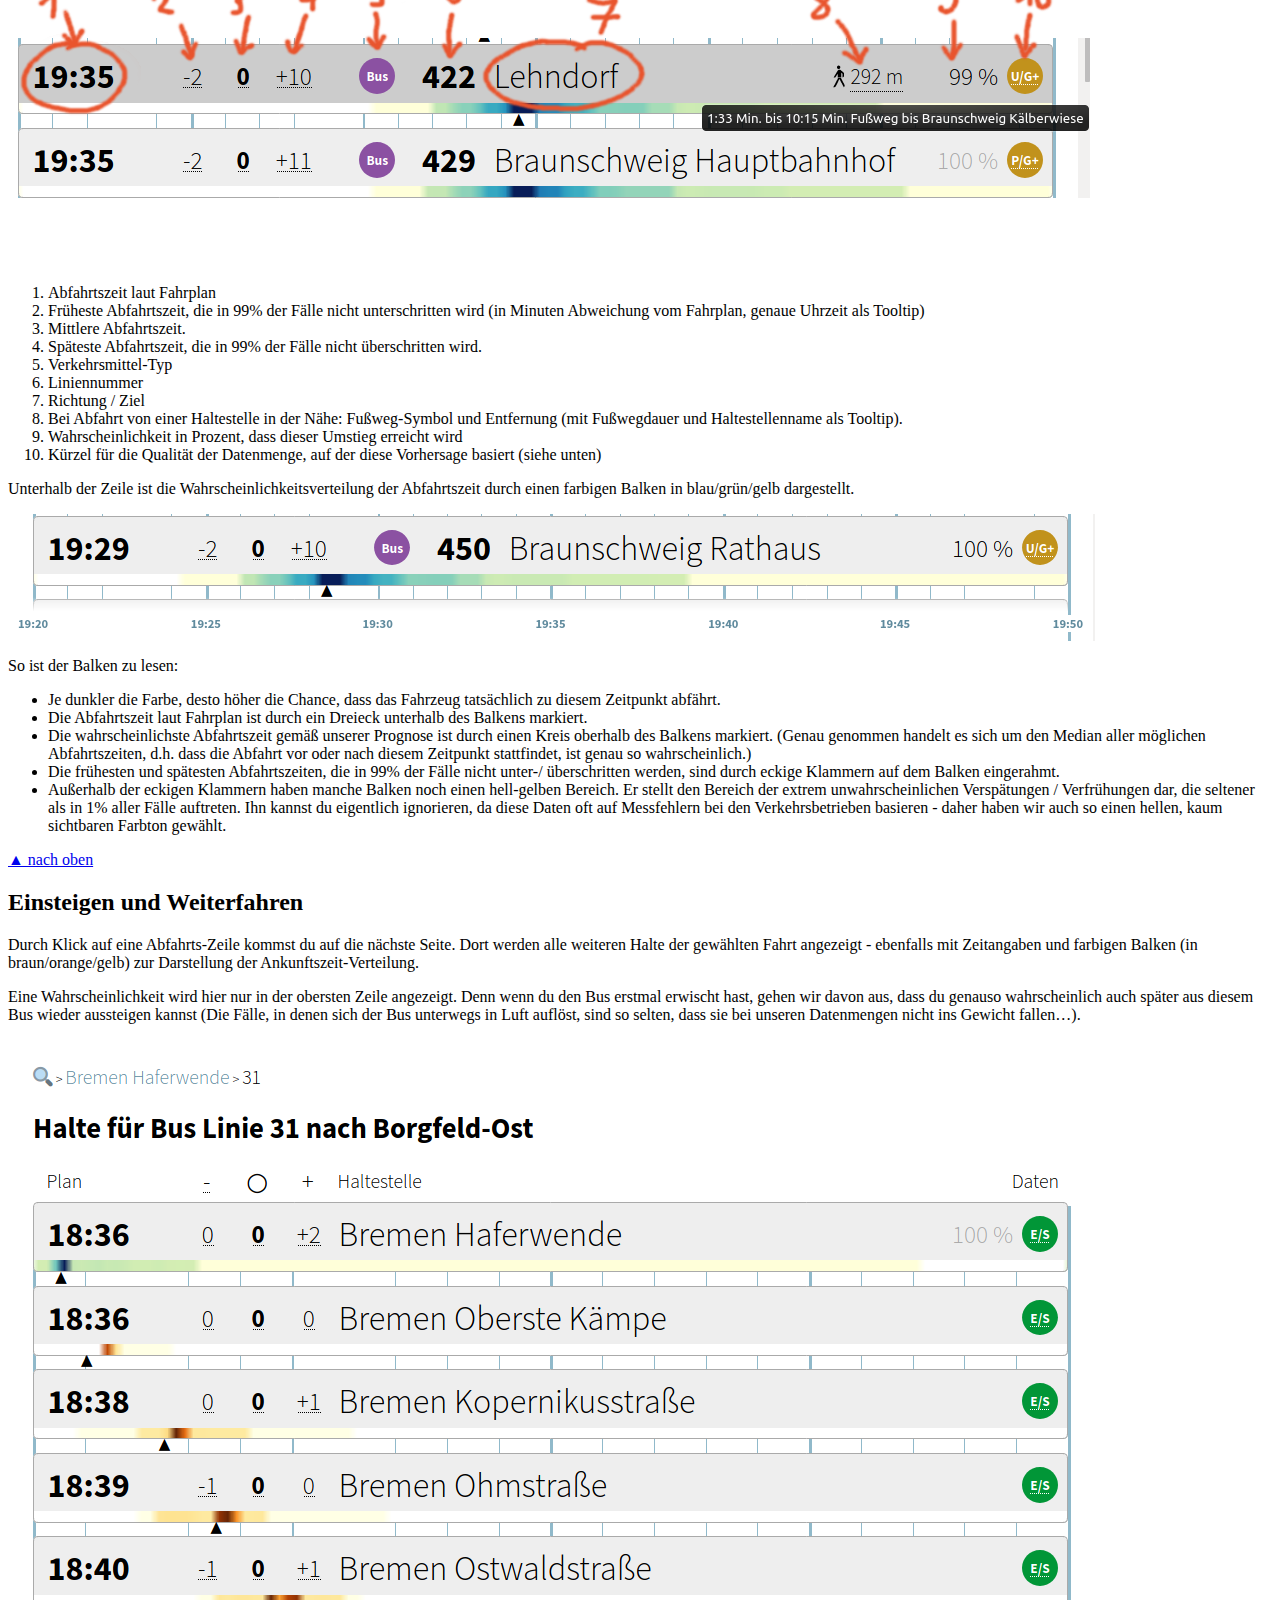
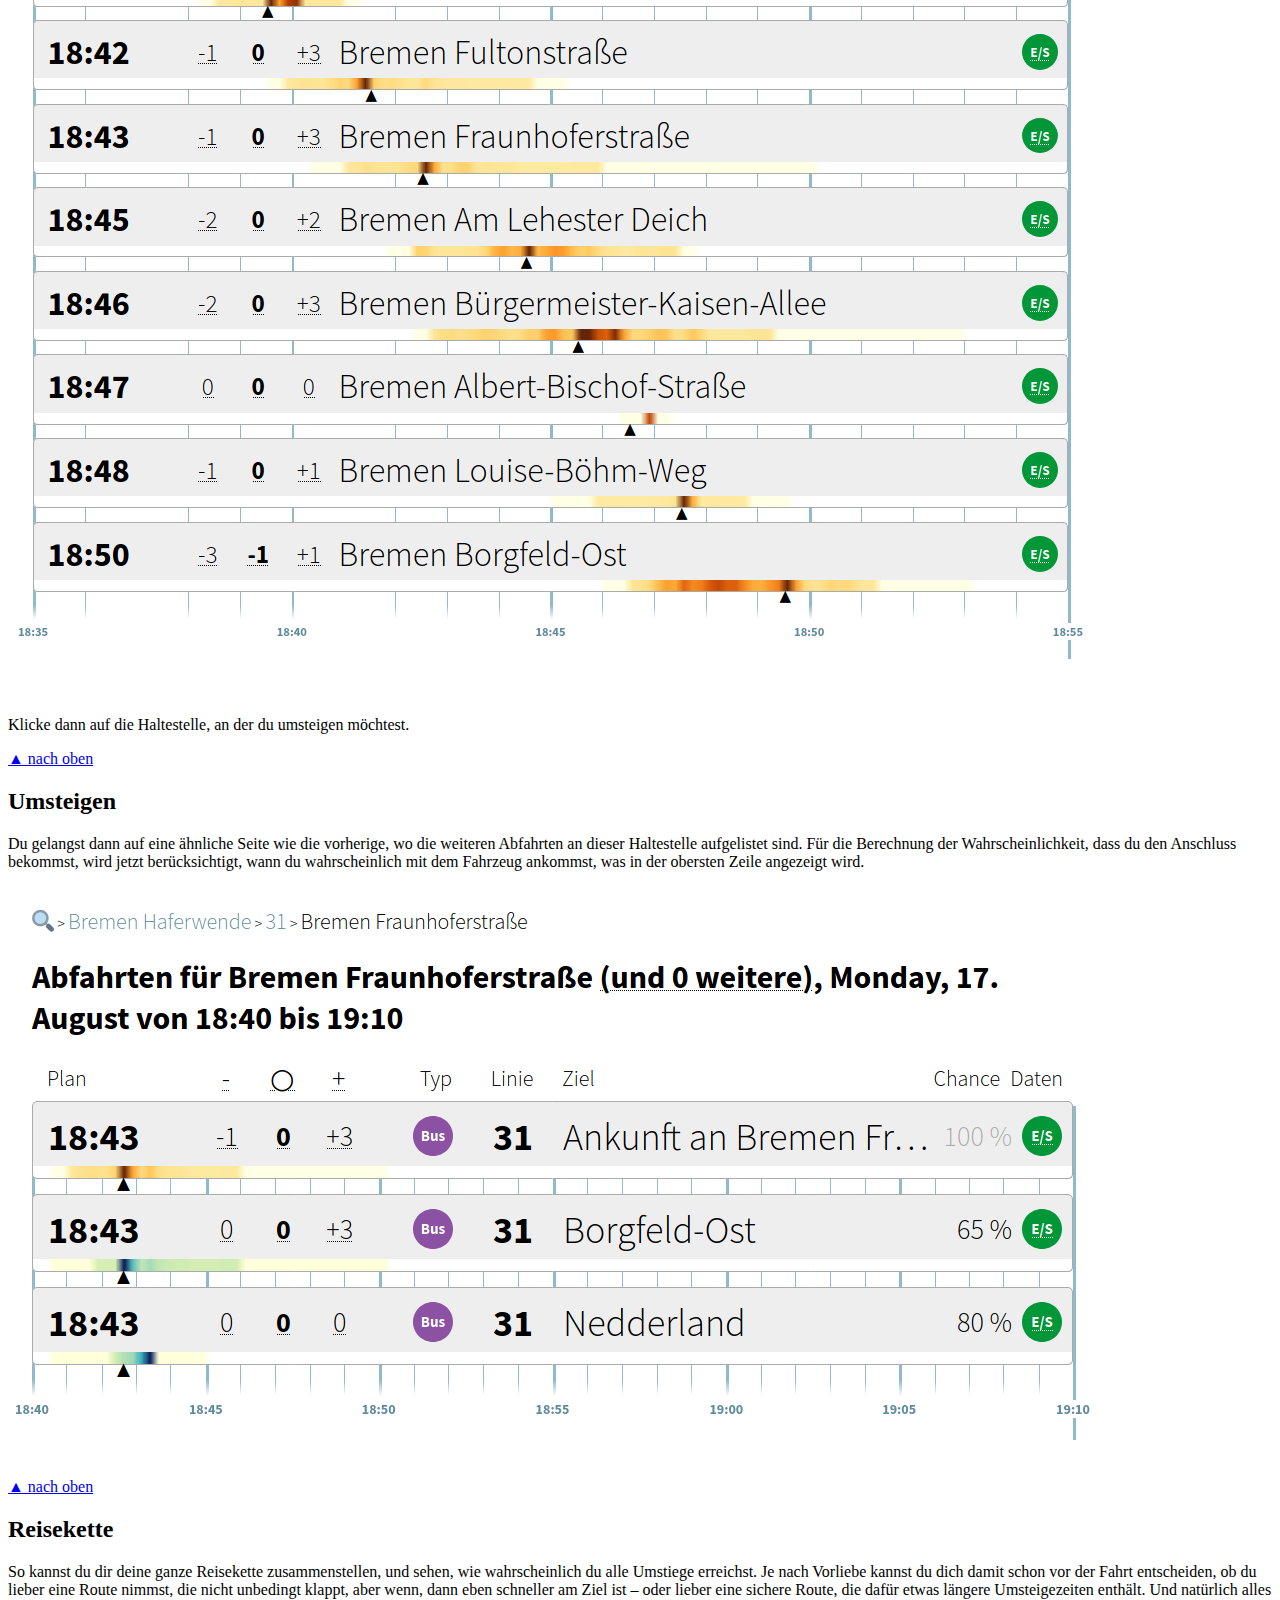
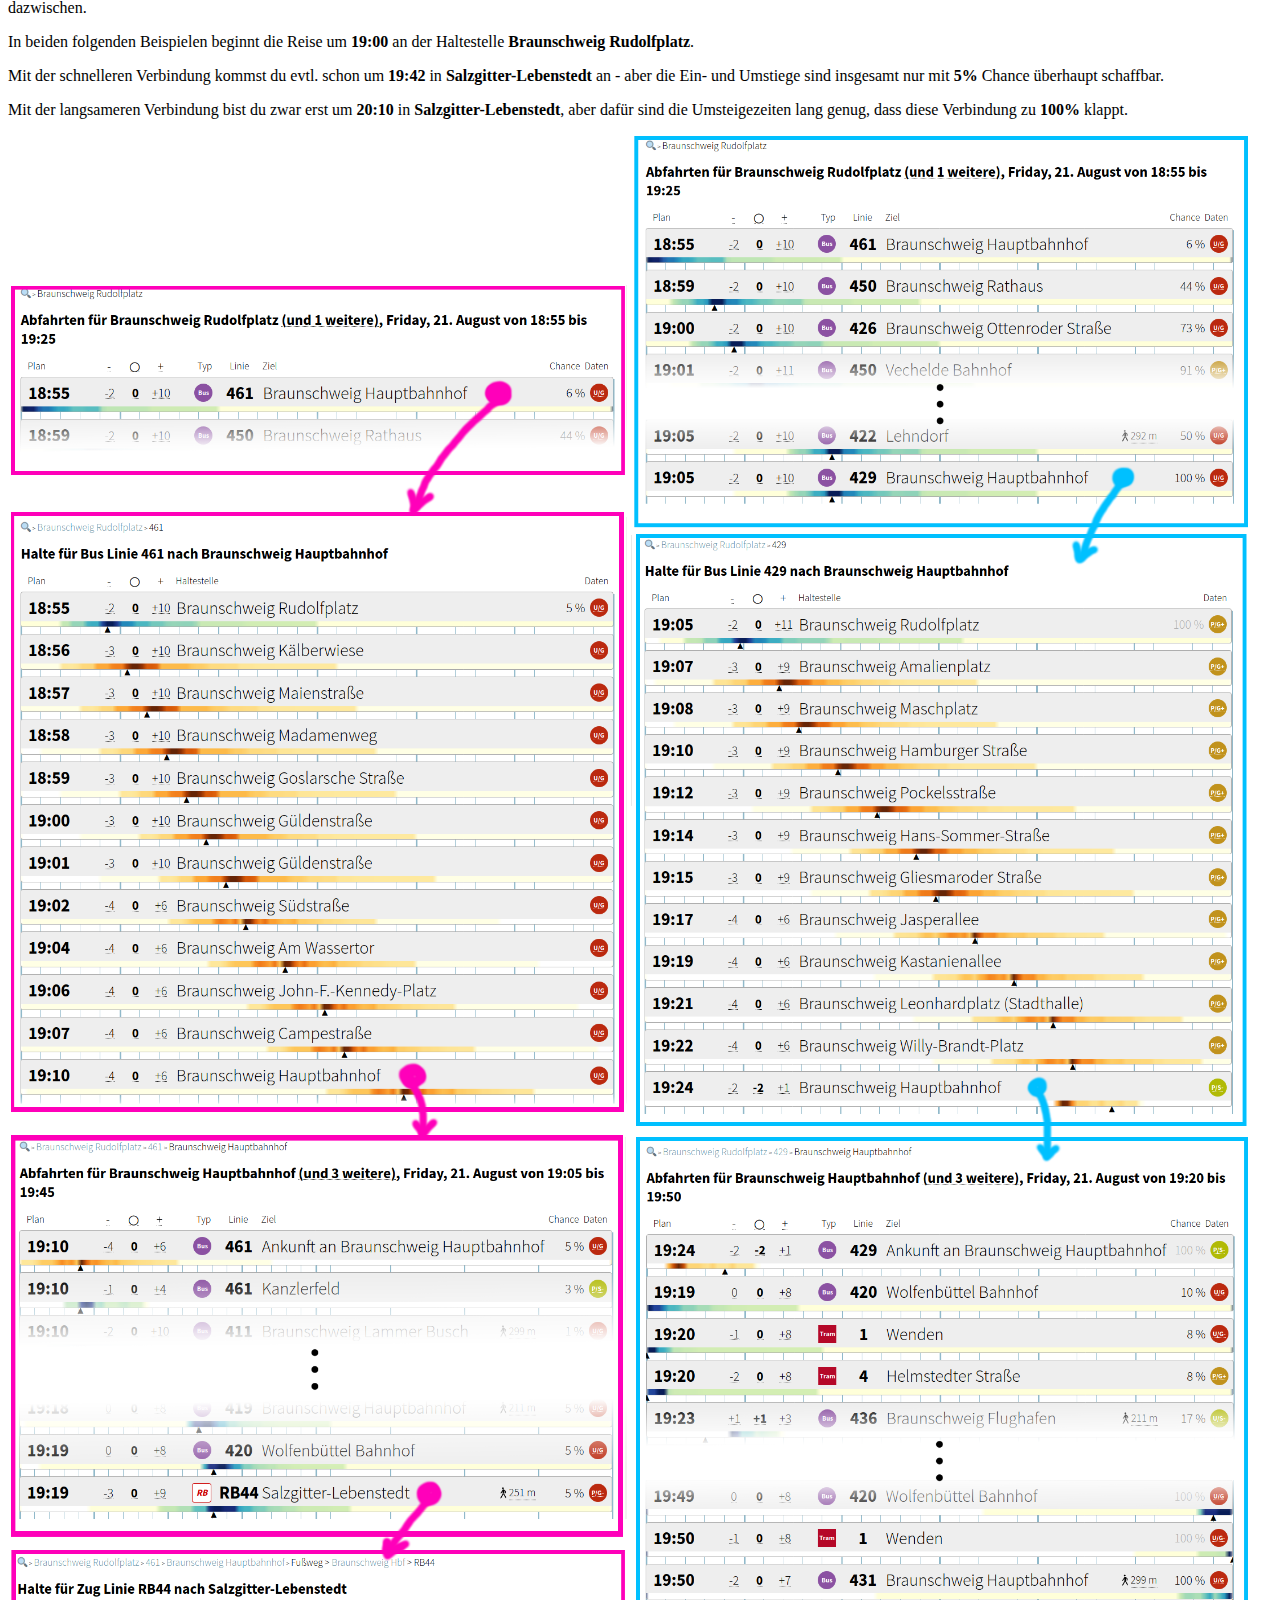
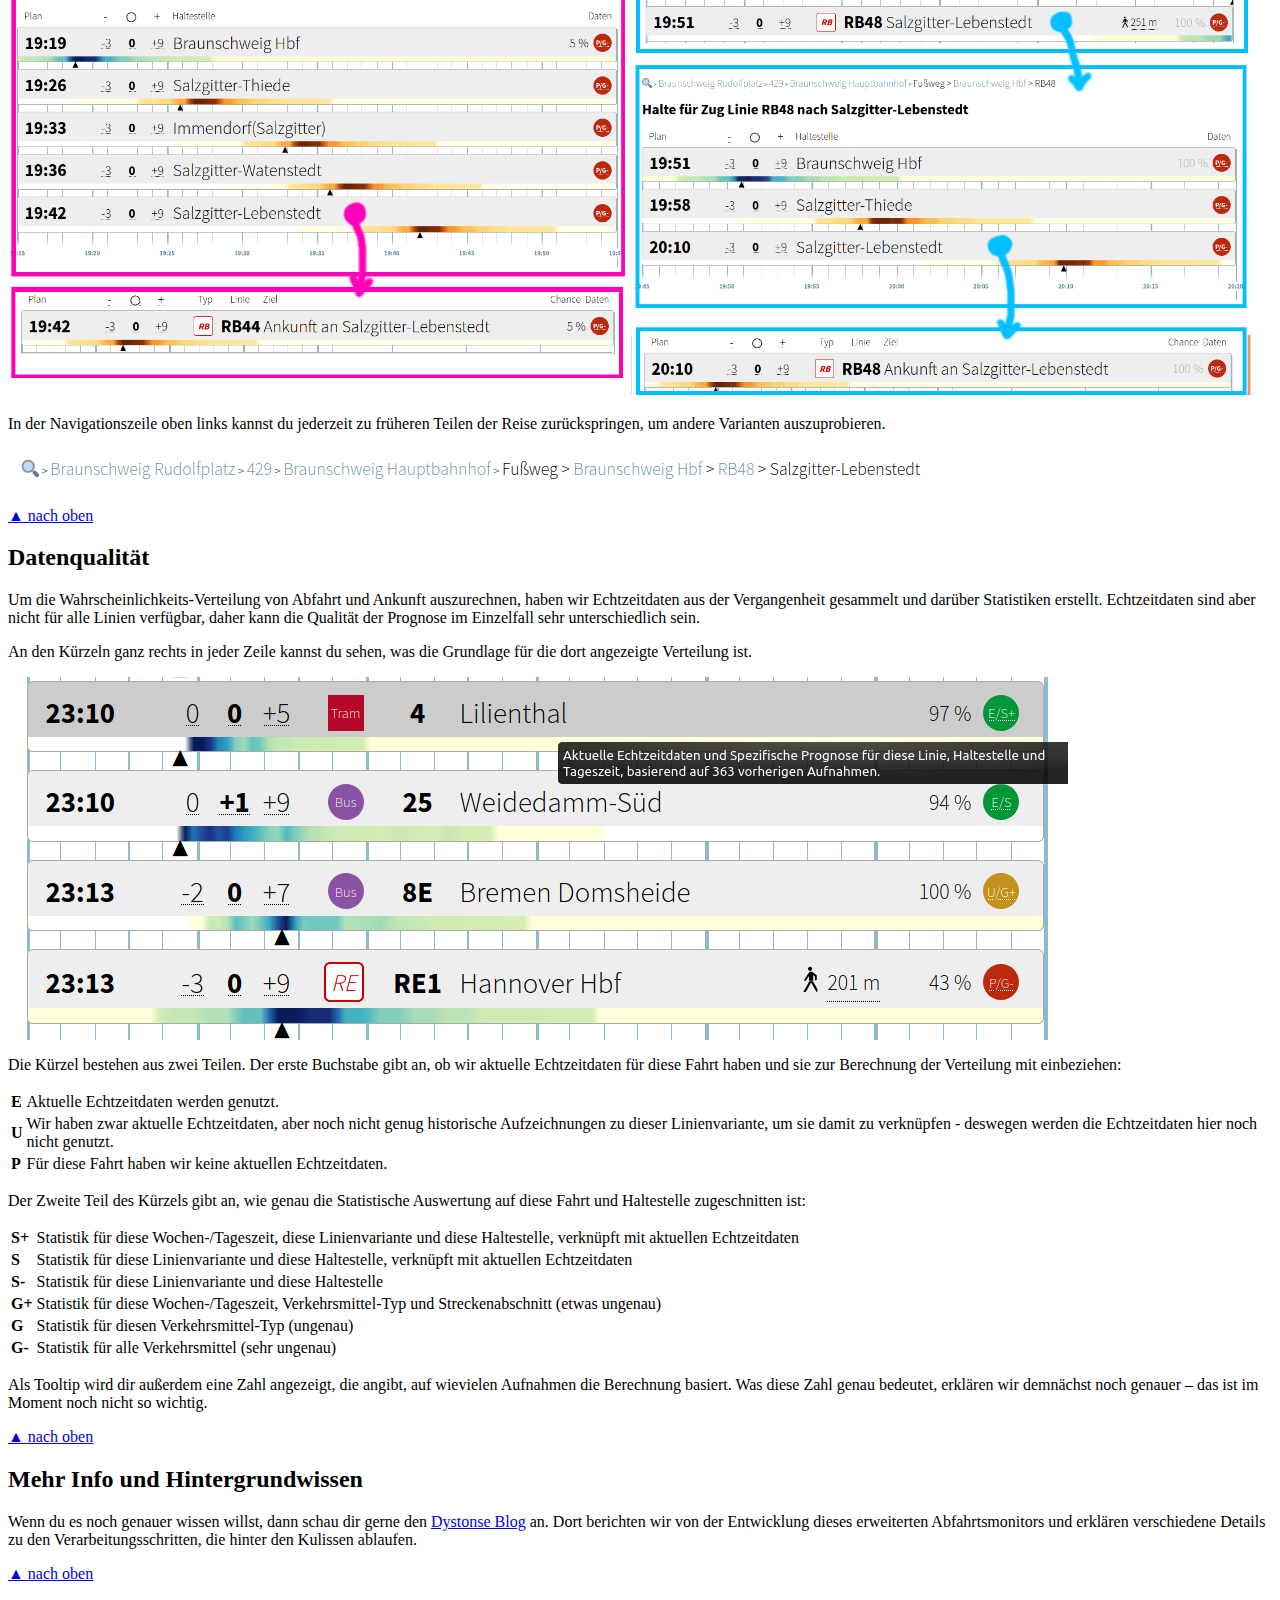
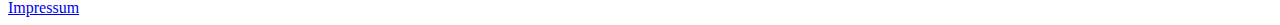
==== commit 9ebe76aa: "some unfinished changes to the style and text of monitor (start/help) pages" ====
--- a/web-assets/help/index.html
+++ b/web-assets/help/index.html
@@ -14,80 +14,8 @@
   <meta name="msapplication-TileColor" content="#00aba9">
   <meta name="msapplication-config" content="/favicons/browserconfig.xml?v=m2ndzBjkKM">
   <meta name="theme-color" content="#ffffff">
+  
   <link rel="stylesheet" href="/style.css">
-
-<style>
-@font-face {
-    font-family: SourceSansPro;
-    src: url(/fonts/SourceSansPro-Regular.ttf);
-    font-weight:400;
-  }
-
-@font-face {
-    font-family: SourceSansPro;
-    src: url(/fonts/SourceSansPro-Bold.ttf);
-    font-weight: 700;
-  }
-
-@font-face {
-    font-family: SourceSansPro;
-    src: url(/fonts/SourceSansPro-Light.ttf);
-    font-weight: 200;
-  }
-
-.headbox img {
-  width: 100%;
-}
-
-a.navi {
-  display: block;
-  position: absolute;
-  right: 0;
-}
-
-h1 {
-  padding-top: 30px;
-}
-
-a:link, a:visited {
-  text-decoration: none;
-  color:  #608b9e;
-}
-
-a:hover {
-  text-decoration: underline;
-  color:  #608b9e;
-}
-
-td {
-  border: solid 1px;
-  border-color: #608b9e;
-  padding: 10px;
-}
-
-p.images {
-  display: inline-block;
-}
-
-.headbox .dystonse-image {
-  display: inline-block;
-  vertical-align: top;
-  width: 49%;
-}
-
-@media (max-width: 800px) {
-  .headbox img {
-    margin: auto;
-  }
-
-  .headbox .dystonse-image {
-    width: 100%;
-  }
-  
-}
-
-
-</style>
 
 </head>
 
@@ -289,7 +217,7 @@
 </div>
 
   <div class="footer">
-    <a href="http://blog.dystonse.org/impressum/">Impressum</a> 
+    <a href="/impressum.html">Impressum</a> 
 </div>
 </body>
 </html>